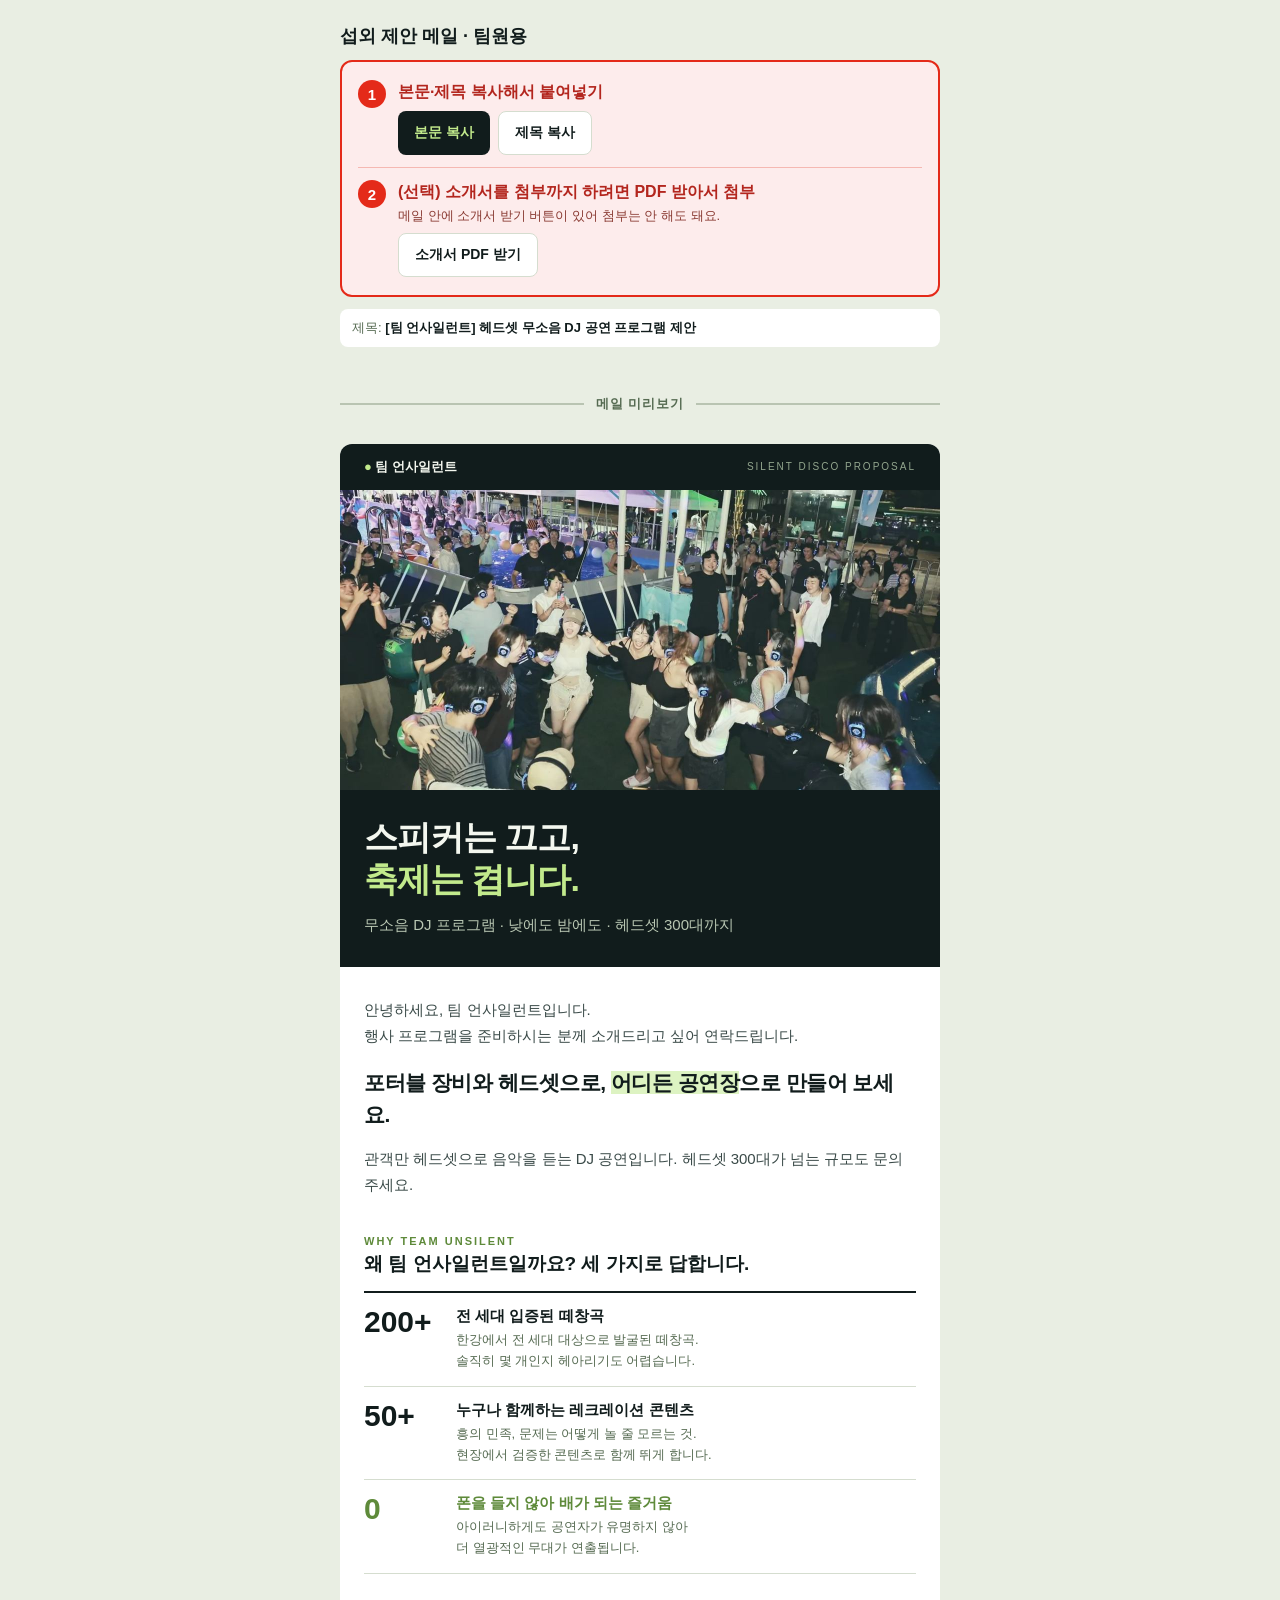
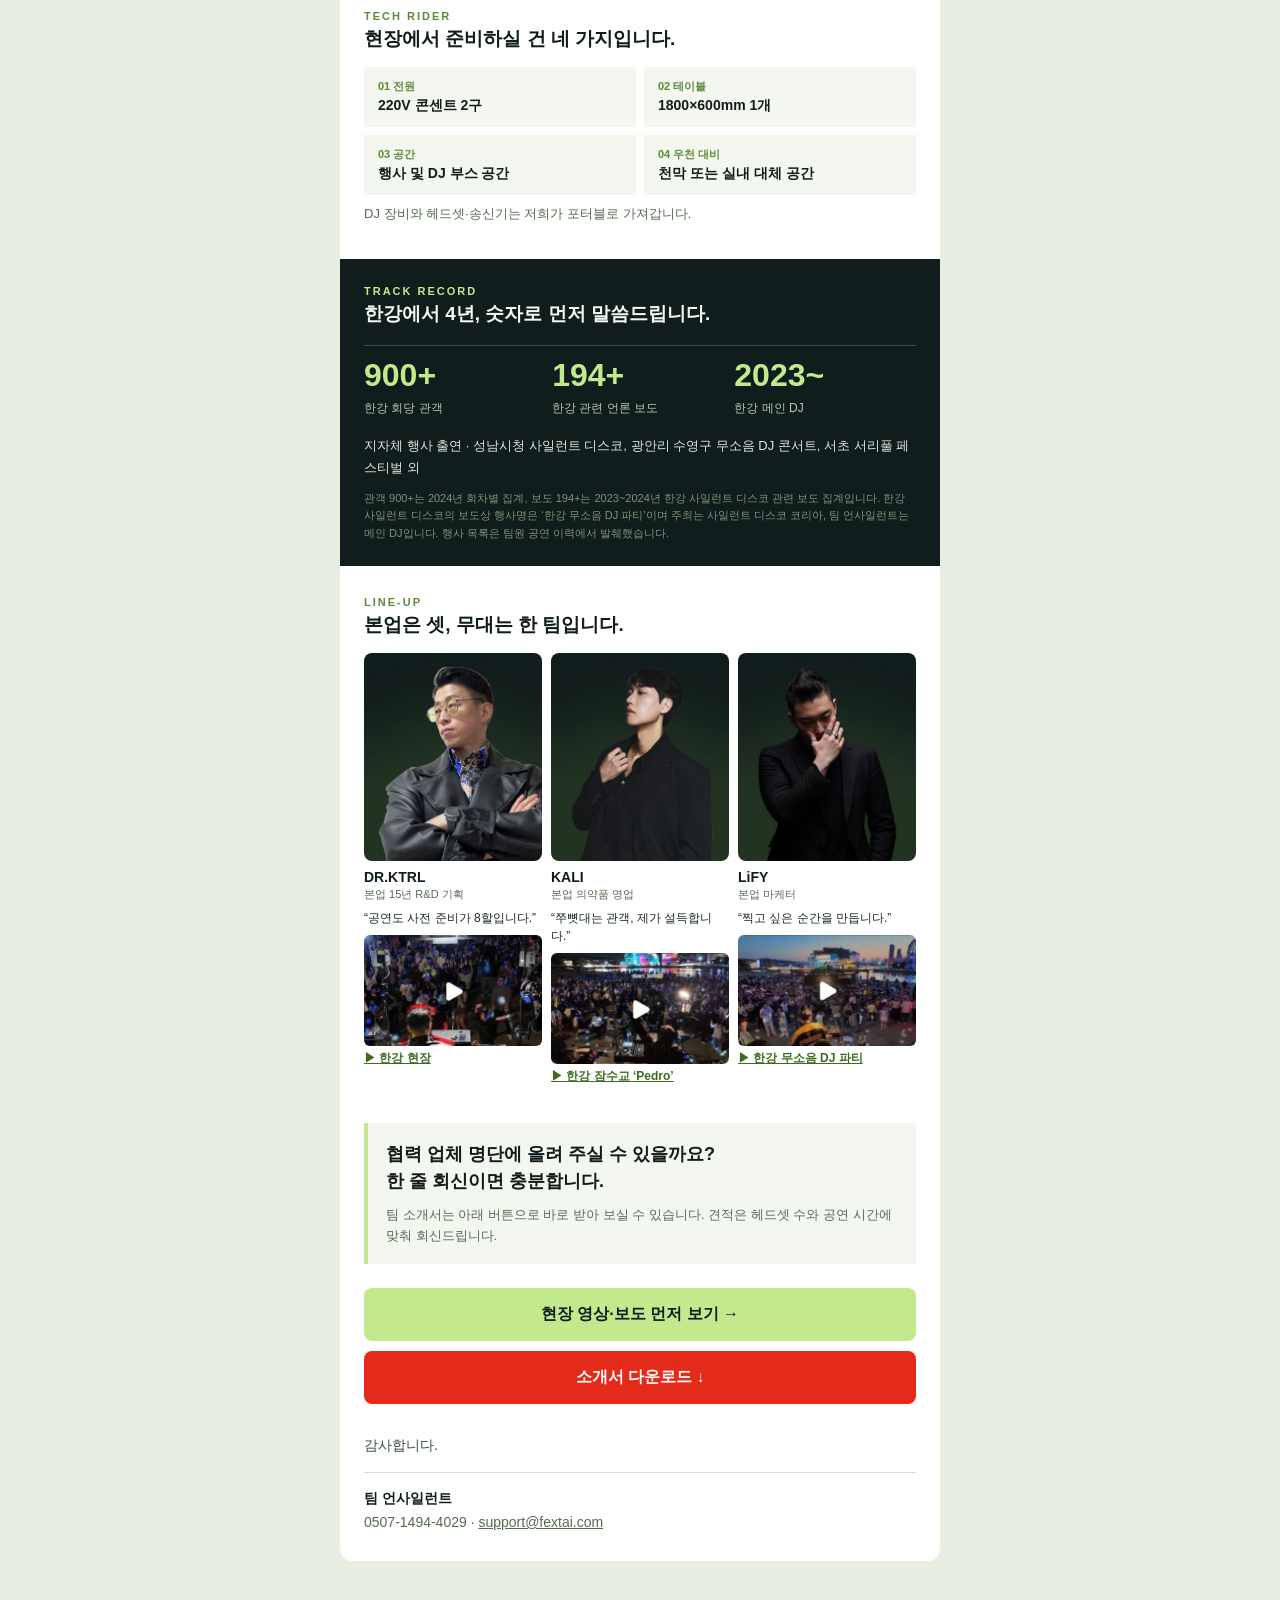
==== mail/agency/index.html @ bf9b3139 "메일 복사 페이지: 본문에 소개서 다운로드 버튼(붉은색) 추가, 첨부는 선택으로 Co-Authored-By: Claude Opus 5.5 <noreply@anthropic.com>" ====
<!doctype html>
<html lang="ko">
<head>
<meta charset="utf-8">
<meta name="viewport" content="width=device-width,initial-scale=1">
<meta name="robots" content="noindex,nofollow">
<title>섭외 제안 메일 · 팀원용</title>
<style>
  :root{--night:#111C1C;--ink:#1A2828;--lime:#C2EA8C;--paper:#F4F7EF;--sub:#566B52;--line:#D5DDCF;--note:#FFF8D6;--noteb:#E0B400}
  body{margin:0;background:#E9EEE3;font-family:'Apple SD Gothic Neo','Malgun Gothic',sans-serif;color:var(--ink)}
  .guide{max-width:600px;margin:0 auto;padding:24px 16px 8px}
  .ttl{margin:0 0 12px;font-size:18px;color:var(--night)}
  .steps{background:#FDECEC;border:2px solid #E42A19;border-radius:12px;padding:6px 16px}
  .step{display:flex;gap:12px;align-items:flex-start;padding:12px 0;font-size:16px;color:#B3261E}
  .step+.step{border-top:1px solid #F5B8B2}
  .step b{display:block;margin:2px 0 8px}
  .hint{display:block;margin:-4px 0 8px;font-size:13px;color:#8A3B33}
  .num{flex:none;width:28px;height:28px;border-radius:50%;background:#E42A19;color:#fff;font-weight:800;display:flex;align-items:center;justify-content:center;font-size:15px}
  .row{display:flex;flex-wrap:wrap;gap:8px}
  button,.btn{appearance:none;border:0;border-radius:8px;padding:12px 16px;font:inherit;font-size:14px;font-weight:800;cursor:pointer;text-decoration:none;display:inline-block}
  .primary{background:var(--night);color:var(--lime)}
  .ghost{background:#fff;color:var(--night);border:1px solid var(--line)}
  .toast{margin:10px 0 0;font-size:13px;font-weight:700;color:#3D6B1F;min-height:1.2em}
  .subject{margin:12px 0 0;padding:10px 12px;background:#fff;border-radius:8px;font-size:13px;color:var(--sub)}
  .subject b{color:var(--night)}
  .divider{max-width:600px;margin:22px auto 4px;padding:0 16px;position:relative;text-align:center}
  .divider hr{border:0;border-top:2px solid #B9C4B2;margin:0}
  .divider span{position:relative;top:-11px;background:#E9EEE3;padding:0 12px;font-size:13px;font-weight:800;letter-spacing:1px;color:var(--sub)}
  .mailwrap{padding:0 10px 40px}
</style>
</head>
<body>
<div class="guide">
  <h1 class="ttl">섭외 제안 메일 · 팀원용</h1>
  <div class="steps">
    <div class="step"><span class="num">1</span><div><b>본문·제목 복사해서 붙여넣기</b>
      <div class="row"><button class="primary" id="copyBody">본문 복사</button><button class="ghost" id="copySubj">제목 복사</button></div></div></div>
    <div class="step"><span class="num">2</span><div><b>(선택) 소개서를 첨부까지 하려면 PDF 받아서 첨부</b><span class="hint">메일 안에 소개서 받기 버튼이 있어 첨부는 안 해도 돼요.</span>
      <div class="row"><a class="btn ghost" href="team-unsilent-intro.pdf" download="팀 언사일런트 소개서.pdf">소개서 PDF 받기</a></div></div></div>
  </div>
  <div class="subject">제목: <b id="subj">[팀 언사일런트] 헤드셋 무소음 DJ 공연 프로그램 제안</b></div>
  <div class="toast" id="toast" role="status"></div>
</div>
<div class="divider"><hr><span>메일 미리보기</span></div>
<div class="mailwrap">
<table id="mail" bgcolor="#E9EEE3" role="presentation" width="100%" cellpadding="0" cellspacing="0" border="0" style="background-color:#E9EEE3;">
<tr><td style="padding:16px 0;">
<table bgcolor="#FFFFFF" width="600" align="center" role="presentation" cellpadding="0" cellspacing="0" border="0" style="width:100%;max-width:600px;background-color:#FFFFFF;border-radius:12px;overflow:hidden;font-family:'Apple SD Gothic Neo','Malgun Gothic','맑은 고딕',sans-serif;color:#1A2828;text-align:left;">

<tr><td bgcolor="#111C1C" style="padding:14px 24px;background-color:#111C1C;">
  <table bgcolor="#111C1C" role="presentation" width="100%" cellpadding="0" cellspacing="0" border="0" style="background-color:#111C1C;"><tr>
    <td bgcolor="#111C1C" style="background-color:#111C1C;font-size:13px;font-weight:bold;color:#F4F7EF;"><span style="color:#C2EA8C;">●</span> 팀 언사일런트</td>
    <td bgcolor="#111C1C" align="right" style="background-color:#111C1C;font-size:10px;letter-spacing:2px;color:#93A68E;">SILENT DISCO PROPOSAL</td>
  </tr></table>
</td></tr>

<tr><td bgcolor="#111C1C" style="padding:0;background-color:#111C1C;">
  <img src="https://southiota.github.io/teamunsilent/mail/agency/img/hero.jpg" width="600" height="300" alt="헤드셋을 쓰고 춤추는 관객들" style="display:block;width:100%;max-width:600px;height:auto;border:0;">
</td></tr>
<tr><td bgcolor="#111C1C" style="padding:26px 24px 30px;background-color:#111C1C;">
  <p style="margin:0;font-size:34px;line-height:1.25;font-weight:800;letter-spacing:-1px;color:#F4F7EF;">스피커는 끄고,<br><span style="color:#C2EA8C;">축제는 켭니다.</span></p>
  <p style="margin:12px 0 0;font-size:15px;line-height:1.6;color:#B9C7B3;">무소음 DJ 프로그램 · 낮에도 밤에도 · 헤드셋 300대까지</p>
</td></tr>

<tr><td style="padding:30px 24px 6px;font-size:15px;line-height:1.75;">
  <p style="margin:0 0 18px;color:#3A4A48;">안녕하세요, 팀 언사일런트입니다.<br>
  행사 프로그램을 준비하시는 분께 소개드리고 싶어 연락드립니다.</p>
  <p style="margin:0 0 16px;font-size:21px;line-height:1.5;font-weight:800;letter-spacing:-0.5px;color:#111C1C;">포터블 장비와 헤드셋으로, <span style="background-color:#DDF3C2;">어디든 공연장</span>으로 만들어 보세요.</p>
  <p style="margin:0;color:#3A4A48;">관객만 헤드셋으로 음악을 듣는 DJ 공연입니다. 헤드셋 300대가 넘는 규모도 문의 주세요.</p>
</td></tr>

<tr><td style="padding:30px 24px 6px;">
  <p style="margin:0 0 4px;font-size:11px;letter-spacing:2px;color:#5E8A3A;font-weight:bold;">WHY TEAM UNSILENT</p>
  <p style="margin:0 0 14px;font-size:19px;line-height:1.4;font-weight:800;color:#111C1C;">왜 팀 언사일런트일까요? 세 가지로 답합니다.</p>
  <table role="presentation" width="100%" cellpadding="0" cellspacing="0" border="0">
  <tr><td style="padding:14px 0;border-top:2px solid #111C1C;">
    <table role="presentation" width="100%" cellpadding="0" cellspacing="0" border="0"><tr>
      <td width="92" valign="top" style="font-size:30px;line-height:1;font-weight:800;color:#111C1C;">200+</td>
      <td valign="top">
        <p style="margin:0;font-size:15px;font-weight:800;color:#111C1C;">전 세대 입증된 떼창곡</p>
        <p style="margin:4px 0 0;font-size:13px;line-height:1.6;color:#566B52;">한강에서 전 세대 대상으로 발굴된 떼창곡.<br>솔직히 몇 개인지 헤아리기도 어렵습니다.</p>
      </td>
    </tr></table>
  </td></tr>
  <tr><td style="padding:14px 0;border-top:1px solid #D5DDCF;">
    <table role="presentation" width="100%" cellpadding="0" cellspacing="0" border="0"><tr>
      <td width="92" valign="top" style="font-size:30px;line-height:1;font-weight:800;color:#111C1C;">50+</td>
      <td valign="top">
        <p style="margin:0;font-size:15px;font-weight:800;color:#111C1C;">누구나 함께하는 레크레이션 콘텐츠</p>
        <p style="margin:4px 0 0;font-size:13px;line-height:1.6;color:#566B52;">흥의 민족, 문제는 어떻게 놀 줄 모르는 것.<br>현장에서 검증한 콘텐츠로 함께 뛰게 합니다.</p>
      </td>
    </tr></table>
  </td></tr>
  <tr><td style="padding:14px 0;border-top:1px solid #D5DDCF;border-bottom:1px solid #D5DDCF;">
    <table role="presentation" width="100%" cellpadding="0" cellspacing="0" border="0"><tr>
      <td width="92" valign="top" style="font-size:30px;line-height:1;font-weight:800;color:#5E8A3A;">0</td>
      <td valign="top">
        <p style="margin:0;font-size:15px;font-weight:800;color:#5E8A3A;">폰을 들지 않아 배가 되는 즐거움</p>
        <p style="margin:4px 0 0;font-size:13px;line-height:1.6;color:#566B52;">아이러니하게도 공연자가 유명하지 않아<br>더 열광적인 무대가 연출됩니다.</p>
      </td>
    </tr></table>
  </td></tr>
  </table>
</td></tr>

<tr><td style="padding:30px 24px 6px;">
  <p style="margin:0 0 4px;font-size:11px;letter-spacing:2px;color:#5E8A3A;font-weight:bold;">TECH RIDER</p>
  <p style="margin:0 0 14px;font-size:19px;line-height:1.4;font-weight:800;color:#111C1C;">현장에서 준비하실 건 네 가지입니다.</p>
  <table role="presentation" width="100%" cellpadding="0" cellspacing="0" border="0">
  <tr>
    <td width="50%" valign="top" style="padding:0 4px 8px 0;">
      <table bgcolor="#F4F7EF" role="presentation" width="100%" cellpadding="0" cellspacing="0" border="0" style="background-color:#F4F7EF;border-radius:8px;"><tr><td bgcolor="#F4F7EF" style="background-color:#F4F7EF;padding:12px 14px;">
        <p style="margin:0;font-size:11px;font-weight:bold;color:#5E8A3A;">01 전원</p>
        <p style="margin:3px 0 0;font-size:14px;font-weight:bold;color:#111C1C;">220V 콘센트 2구</p>
      </td></tr></table>
    </td>
    <td width="50%" valign="top" style="padding:0 0 8px 4px;">
      <table bgcolor="#F4F7EF" role="presentation" width="100%" cellpadding="0" cellspacing="0" border="0" style="background-color:#F4F7EF;border-radius:8px;"><tr><td bgcolor="#F4F7EF" style="background-color:#F4F7EF;padding:12px 14px;">
        <p style="margin:0;font-size:11px;font-weight:bold;color:#5E8A3A;">02 테이블</p>
        <p style="margin:3px 0 0;font-size:14px;font-weight:bold;color:#111C1C;">1800×600mm 1개</p>
      </td></tr></table>
    </td>
  </tr>
  <tr>
    <td width="50%" valign="top" style="padding:0 4px 0 0;">
      <table bgcolor="#F4F7EF" role="presentation" width="100%" cellpadding="0" cellspacing="0" border="0" style="background-color:#F4F7EF;border-radius:8px;"><tr><td bgcolor="#F4F7EF" style="background-color:#F4F7EF;padding:12px 14px;">
        <p style="margin:0;font-size:11px;font-weight:bold;color:#5E8A3A;">03 공간</p>
        <p style="margin:3px 0 0;font-size:14px;font-weight:bold;color:#111C1C;">행사 및 DJ 부스 공간</p>
      </td></tr></table>
    </td>
    <td width="50%" valign="top" style="padding:0 0 0 4px;">
      <table bgcolor="#F4F7EF" role="presentation" width="100%" cellpadding="0" cellspacing="0" border="0" style="background-color:#F4F7EF;border-radius:8px;"><tr><td bgcolor="#F4F7EF" style="background-color:#F4F7EF;padding:12px 14px;">
        <p style="margin:0;font-size:11px;font-weight:bold;color:#5E8A3A;">04 우천 대비</p>
        <p style="margin:3px 0 0;font-size:14px;font-weight:bold;color:#111C1C;">천막 또는 실내 대체 공간</p>
      </td></tr></table>
    </td>
  </tr>
  </table>
  <p style="margin:10px 0 0;font-size:13px;color:#566B52;">DJ 장비와 헤드셋·송신기는 저희가 포터블로 가져갑니다.</p>
</td></tr>

<tr><td style="padding:30px 0 0;font-size:0;line-height:0;">&nbsp;</td></tr>
<tr><td bgcolor="#111C1C" style="padding:26px 24px 24px;background-color:#111C1C;">
    <p style="margin:0 0 4px;font-size:11px;letter-spacing:2px;color:#C2EA8C;font-weight:bold;">TRACK RECORD</p>
    <p style="margin:0 0 18px;font-size:19px;line-height:1.4;font-weight:800;color:#F4F7EF;">한강에서 4년, 숫자로 먼저 말씀드립니다.</p>
    <table bgcolor="#111C1C" role="presentation" width="100%" cellpadding="0" cellspacing="0" border="0" style="background-color:#111C1C;"><tr>
      <td bgcolor="#111C1C" width="33%" valign="top" style="background-color:#111C1C;padding:12px 6px 0 0;border-top:1px solid #3A4D4B;">
        <p style="margin:0;font-size:32px;line-height:1.1;font-weight:800;color:#C2EA8C;">900+</p>
        <p style="margin:6px 0 0;font-size:12px;line-height:1.5;color:#B9C7B3;">한강 회당 관객</p>
      </td>
      <td bgcolor="#111C1C" width="33%" valign="top" style="background-color:#111C1C;padding:12px 6px 0;border-top:1px solid #3A4D4B;">
        <p style="margin:0;font-size:32px;line-height:1.1;font-weight:800;color:#C2EA8C;">194+</p>
        <p style="margin:6px 0 0;font-size:12px;line-height:1.5;color:#B9C7B3;">한강 관련 언론 보도</p>
      </td>
      <td bgcolor="#111C1C" width="34%" valign="top" style="background-color:#111C1C;padding:12px 0 0 6px;border-top:1px solid #3A4D4B;">
        <p style="margin:0;font-size:32px;line-height:1.1;font-weight:800;color:#C2EA8C;">2023~</p>
        <p style="margin:6px 0 0;font-size:12px;line-height:1.5;color:#B9C7B3;">한강 메인 DJ</p>
      </td>
    </tr></table>
    <p style="margin:18px 0 0;font-size:13px;line-height:1.7;color:#E1E8DC;">지자체 행사 출연 · 성남시청 사일런트 디스코, 광안리 수영구 무소음 DJ 콘서트, 서초 서리풀 페스티벌 외</p>
    <p style="margin:10px 0 0;font-size:11px;line-height:1.6;color:#7F927B;">관객 900+는 2024년 회차별 집계, 보도 194+는 2023~2024년 한강 사일런트 디스코 관련 보도 집계입니다. 한강 사일런트 디스코의 보도상 행사명은 ‘한강 무소음 DJ 파티’이며 주최는 사일런트 디스코 코리아, 팀 언사일런트는 메인 DJ입니다. 행사 목록은 팀원 공연 이력에서 발췌했습니다.</p>
</td></tr>

<tr><td style="padding:30px 24px 6px;">
  <p style="margin:0 0 4px;font-size:11px;letter-spacing:2px;color:#5E8A3A;font-weight:bold;">LINE-UP</p>
  <p style="margin:0 0 14px;font-size:19px;line-height:1.4;font-weight:800;color:#111C1C;">본업은 셋, 무대는 한 팀입니다.</p>
  <table role="presentation" width="100%" cellpadding="0" cellspacing="0" border="0"><tr>
    <td width="33.33%" valign="top" style="width:33.33%;padding:0 6px 0 0;">
      <a href="https://www.instagram.com/dr.ktrl/reel/DfOYnf9Mbeo/"><img src="https://southiota.github.io/teamunsilent/mail/agency/img/dj_ktrl.jpg" width="176" height="205" alt="DR.KTRL" style="display:block;width:100%;height:auto;border:0;border-radius:8px;"></a>
      <p style="margin:8px 0 0;font-size:14px;font-weight:800;color:#111C1C;">DR.KTRL</p>
      <p style="margin:2px 0 0;font-size:11px;line-height:1.45;color:#566B52;">본업 15년 R&D 기획</p>
      <p style="margin:6px 0 0;font-size:12px;line-height:1.5;color:#1A2828;">“공연도 사전 준비가 8할입니다.”</p>
      <a href="https://www.instagram.com/dr.ktrl/reel/DfOYnf9Mbeo/"><img src="https://southiota.github.io/teamunsilent/mail/agency/img/vid_ktrl.jpg" width="176" height="110" alt="KTRL 현장 영상" style="display:block;width:100%;height:auto;border:0;border-radius:6px;margin:8px 0 0;"></a>
      <p style="margin:4px 0 0;font-size:12px;"><a href="https://www.instagram.com/dr.ktrl/reel/DfOYnf9Mbeo/" style="color:#3D6B1F;font-weight:bold;">▶ 한강 현장</a></p>
    </td>
    <td width="33.33%" valign="top" style="width:33.33%;padding:0 3px;">
      <a href="https://www.instagram.com/djkali92/reel/Db2KoR7JHmD/"><img src="https://southiota.github.io/teamunsilent/mail/agency/img/dj_kali.jpg" width="176" height="205" alt="KALI" style="display:block;width:100%;height:auto;border:0;border-radius:8px;"></a>
      <p style="margin:8px 0 0;font-size:14px;font-weight:800;color:#111C1C;">KALI</p>
      <p style="margin:2px 0 0;font-size:11px;line-height:1.45;color:#566B52;">본업 의약품 영업</p>
      <p style="margin:6px 0 0;font-size:12px;line-height:1.5;color:#1A2828;">“쭈뼛대는 관객, 제가 설득합니다.”</p>
      <a href="https://www.instagram.com/djkali92/reel/Db2KoR7JHmD/"><img src="https://southiota.github.io/teamunsilent/mail/agency/img/vid_kali.jpg" width="176" height="110" alt="KALI 현장 영상" style="display:block;width:100%;height:auto;border:0;border-radius:6px;margin:8px 0 0;"></a>
      <p style="margin:4px 0 0;font-size:12px;"><a href="https://www.instagram.com/djkali92/reel/Db2KoR7JHmD/" style="color:#3D6B1F;font-weight:bold;">▶ 한강 잠수교 ‘Pedro’</a></p>
    </td>
    <td width="33.33%" valign="top" style="width:33.33%;padding:0 0 0 6px;">
      <a href="https://www.instagram.com/dj_lify/reel/DJ4lmLKy95I/"><img src="https://southiota.github.io/teamunsilent/mail/agency/img/dj_lify.jpg" width="176" height="205" alt="LiFY" style="display:block;width:100%;height:auto;border:0;border-radius:8px;"></a>
      <p style="margin:8px 0 0;font-size:14px;font-weight:800;color:#111C1C;">LiFY</p>
      <p style="margin:2px 0 0;font-size:11px;line-height:1.45;color:#566B52;">본업 마케터</p>
      <p style="margin:6px 0 0;font-size:12px;line-height:1.5;color:#1A2828;">“찍고 싶은 순간을 만듭니다.”</p>
      <a href="https://www.instagram.com/dj_lify/reel/DJ4lmLKy95I/"><img src="https://southiota.github.io/teamunsilent/mail/agency/img/vid_lify.jpg" width="176" height="110" alt="LIFY 현장 영상" style="display:block;width:100%;height:auto;border:0;border-radius:6px;margin:8px 0 0;"></a>
      <p style="margin:4px 0 0;font-size:12px;"><a href="https://www.instagram.com/dj_lify/reel/DJ4lmLKy95I/" style="color:#3D6B1F;font-weight:bold;">▶ 한강 무소음 DJ 파티</a></p>
    </td>
  </tr></table>
</td></tr>

<tr><td style="padding:32px 24px 8px;">
  <table bgcolor="#F4F7EF" role="presentation" width="100%" cellpadding="0" cellspacing="0" border="0" style="background-color:#F4F7EF;border-left:4px solid #C2EA8C;border-radius:0 8px 8px 0;"><tr><td bgcolor="#F4F7EF" style="background-color:#F4F7EF;padding:18px 18px;">
    <p style="margin:0;font-size:18px;line-height:1.5;font-weight:800;color:#111C1C;">협력 업체 명단에 올려 주실 수 있을까요?<br>한 줄 회신이면 충분합니다.</p>
    <p style="margin:10px 0 0;font-size:13px;line-height:1.6;color:#566B52;">팀 소개서는 아래 버튼으로 바로 받아 보실 수 있습니다. 견적은 헤드셋 수와 공연 시간에 맞춰 회신드립니다.</p>
  </td></tr></table>
</td></tr>
<tr><td style="padding:16px 24px 0;">
  <table role="presentation" width="100%" cellpadding="0" cellspacing="0" border="0"><tr>
  <td bgcolor="#C2EA8C" align="center" style="background-color:#C2EA8C;border-radius:8px;">
    <a href="https://southiota.github.io/teamunsilent/" style="display:block;padding:16px 20px;font-size:16px;font-weight:800;color:#111C1C;text-decoration:none;">현장 영상·보도 먼저 보기 →</a>
  </td></tr></table>
</td></tr>
<tr><td style="padding:10px 24px 8px;">
  <table role="presentation" width="100%" cellpadding="0" cellspacing="0" border="0"><tr>
  <td bgcolor="#E42A19" align="center" style="background-color:#E42A19;border-radius:8px;">
    <a href="https://southiota.github.io/teamunsilent/mail/agency/team-unsilent-intro.pdf" style="display:block;padding:16px 20px;font-size:16px;font-weight:800;color:#FFFFFF;text-decoration:none;">소개서 다운로드 ↓</a>
  </td></tr></table>
</td></tr>

<tr><td style="padding:22px 24px 26px;font-size:14px;line-height:1.7;">
  <p style="margin:0 0 14px;color:#3A4A48;">감사합니다.</p>
  <p style="margin:0;padding-top:14px;border-top:1px solid #D5DDCF;"><b style="color:#111C1C;">팀 언사일런트</b><br>
  <span style="color:#566B52;">0507-1494-4029 · <a href="mailto:support@fextai.com" style="color:#566B52;">support@fextai.com</a></span></p>
</td></tr>

</table>
</td></tr>
</table>
</div>
<script>
  const toast = (m) => { const t = document.getElementById('toast'); t.textContent = m; };
  function selectCopy(el){
    const r = document.createRange(); r.selectNode(el);
    const s = window.getSelection(); s.removeAllRanges(); s.addRange(r);
    let ok = false; try { ok = document.execCommand('copy'); } catch(e) {}
    s.removeAllRanges(); return ok;
  }
  document.getElementById('copyBody').addEventListener('click', async () => {
    const el = document.getElementById('mail');
    try {
      await navigator.clipboard.write([new ClipboardItem({
        'text/html': new Blob([el.outerHTML], {type: 'text/html'}),
        'text/plain': new Blob([el.innerText], {type: 'text/plain'})
      })]);
      toast('본문을 복사했어요. 새 메일 본문에 붙여 넣으세요.');
    } catch (e) {
      toast(selectCopy(el) ? '본문을 복사했어요. 새 메일 본문에 붙여 넣으세요.' : '복사가 안 되면 메일 부분을 드래그해서 복사해 주세요.');
    }
  });
  document.getElementById('copySubj').addEventListener('click', async () => {
    const t = document.getElementById('subj').textContent;
    try { await navigator.clipboard.writeText(t); toast('제목을 복사했어요.'); }
    catch (e) { toast(selectCopy(document.getElementById('subj')) ? '제목을 복사했어요.' : '제목을 드래그해서 복사해 주세요.'); }
  });
</script>
</body>
</html>
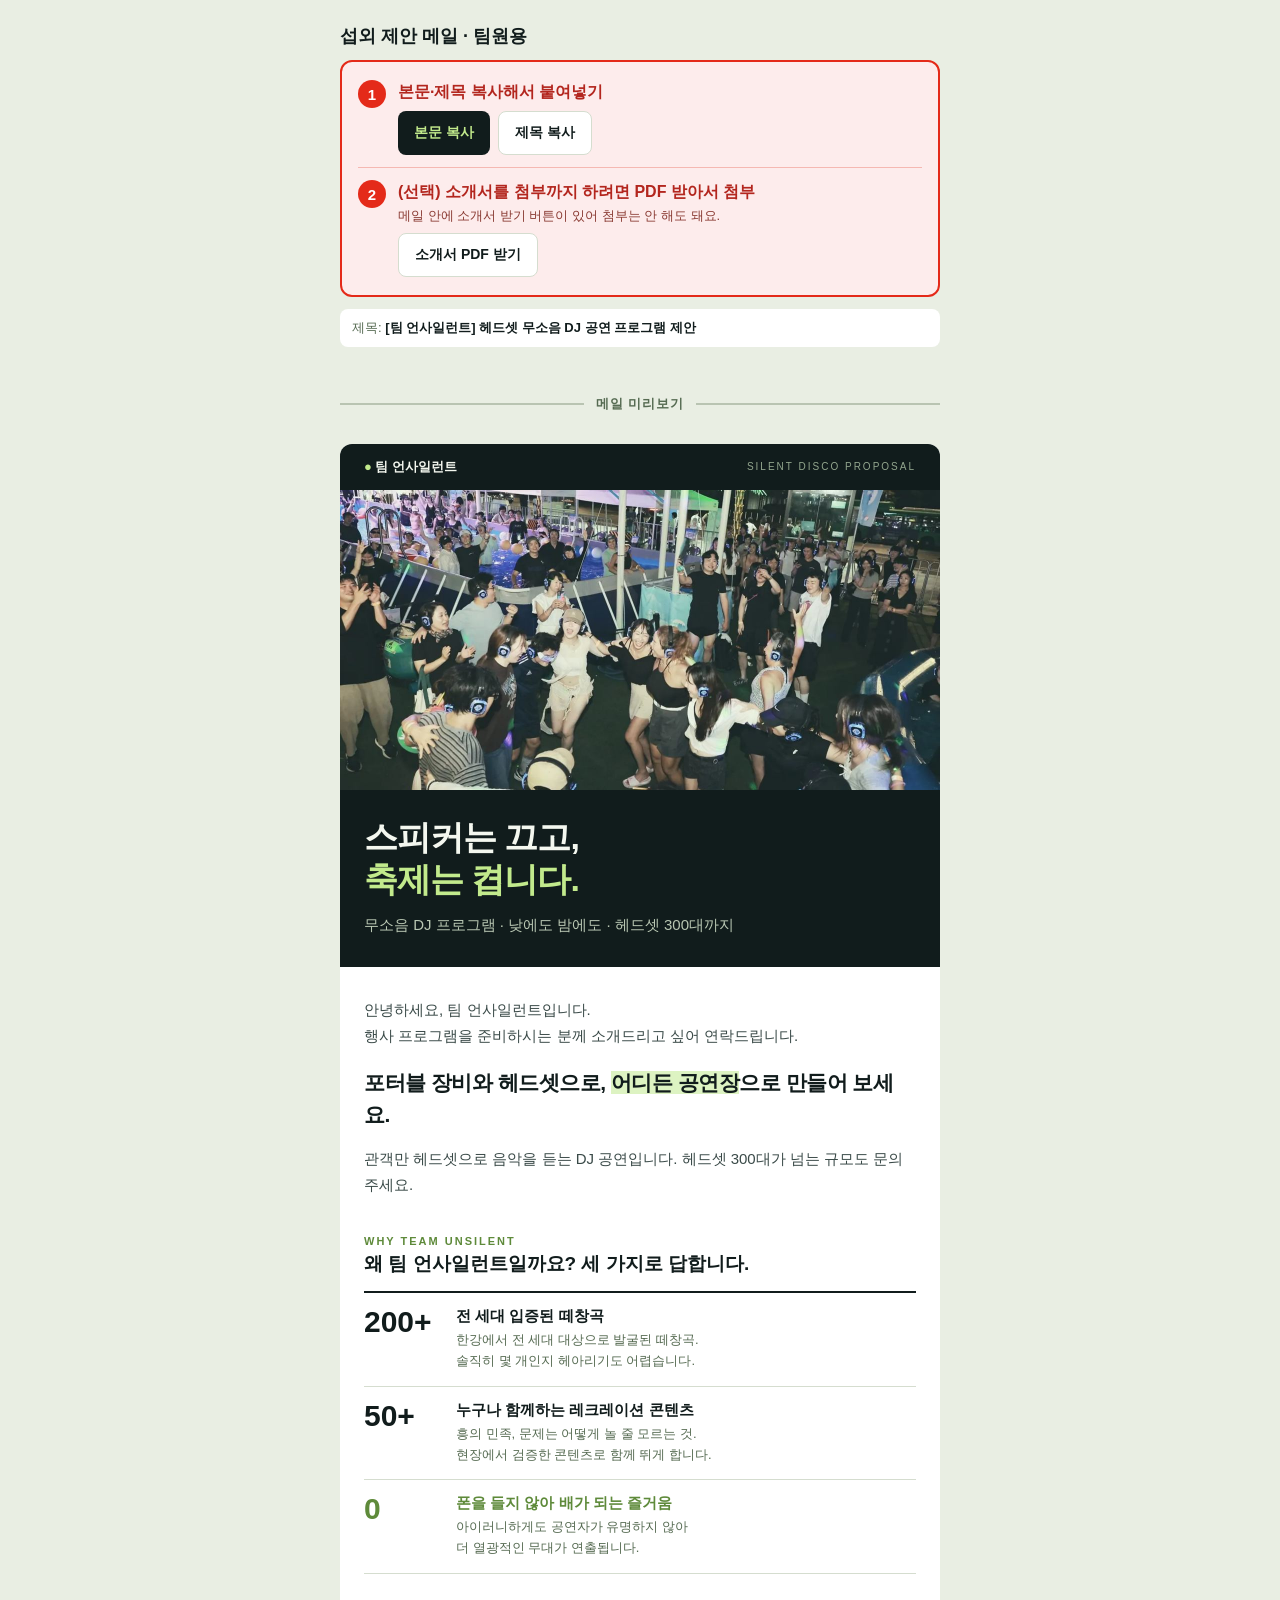
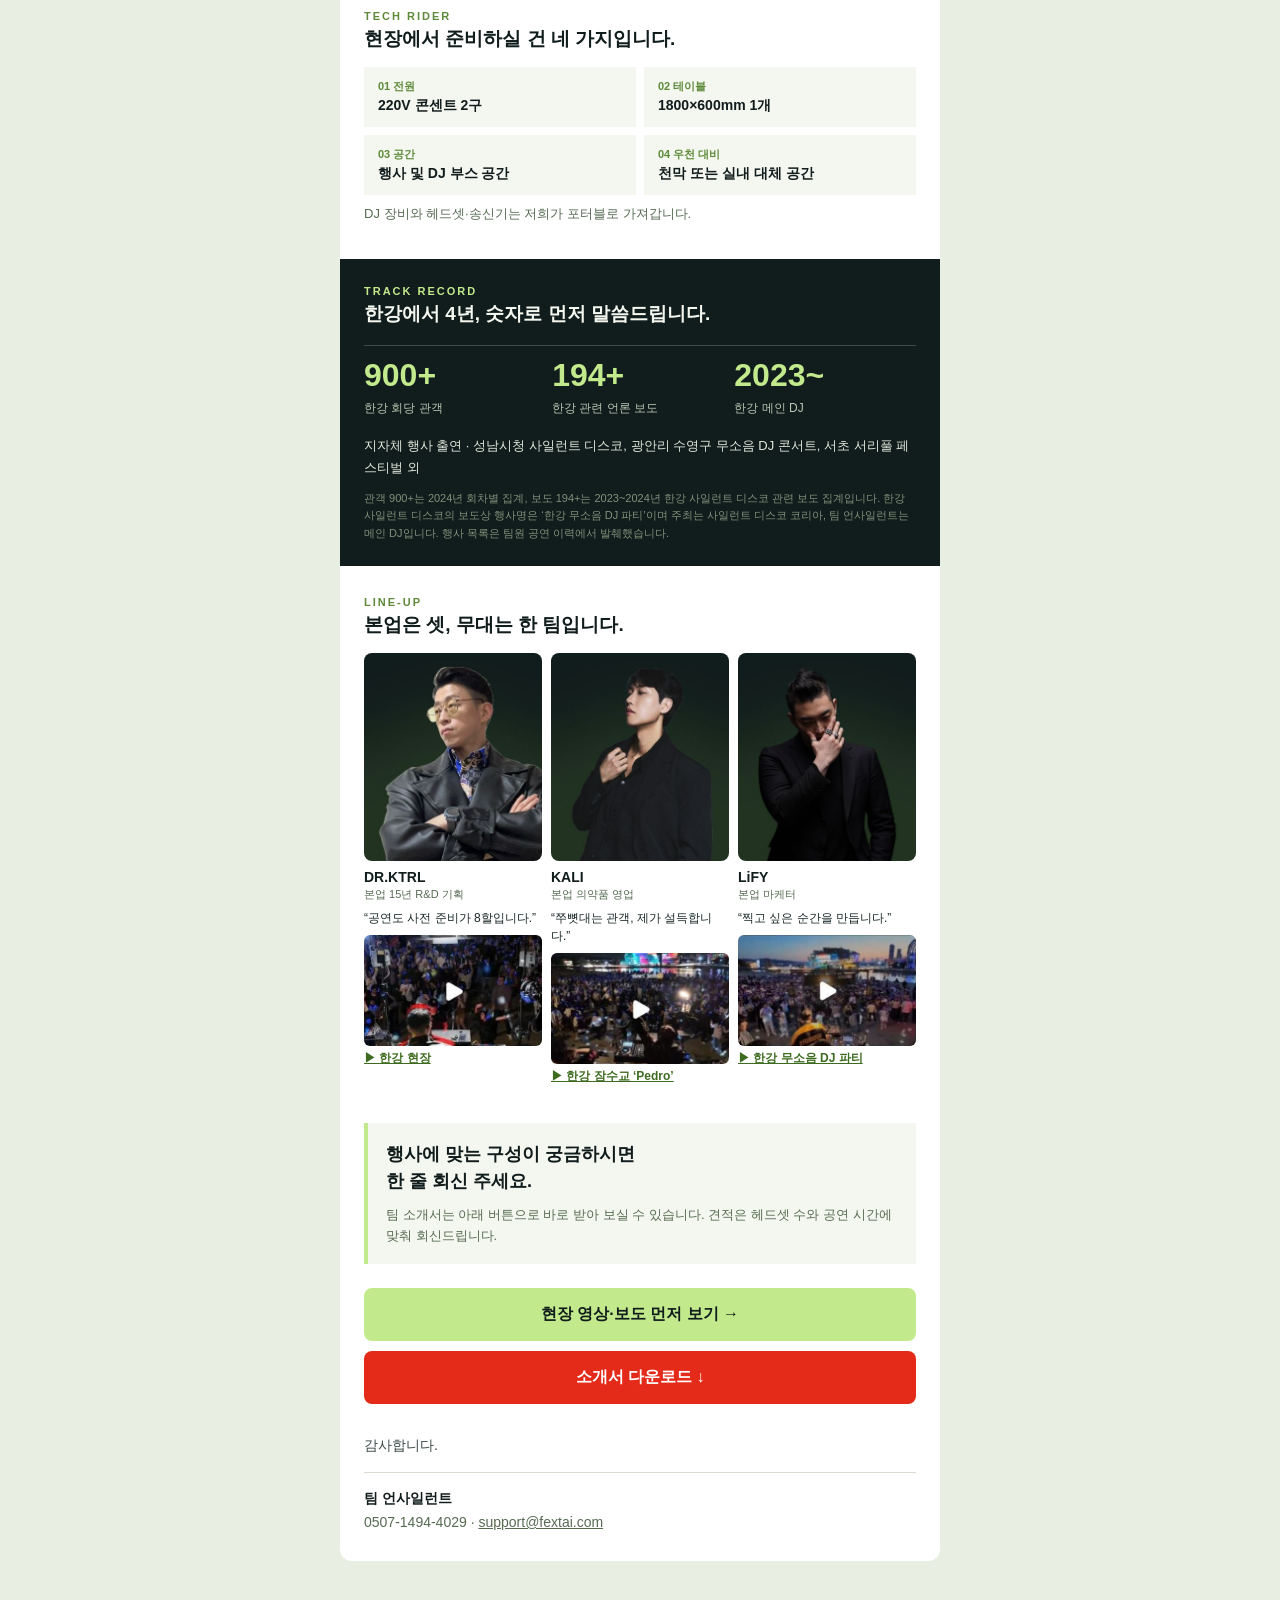
==== commit a792cf6c: "메일 복사 페이지: 마무리 요청 문구 범용화 Co-Authored-By: Claude Opus 5.5 <noreply@anthropic.com>" ====
--- a/mail/agency/index.html
+++ b/mail/agency/index.html
@@ -194,7 +194,7 @@
 
 <tr><td style="padding:32px 24px 8px;">
   <table bgcolor="#F4F7EF" role="presentation" width="100%" cellpadding="0" cellspacing="0" border="0" style="background-color:#F4F7EF;border-left:4px solid #C2EA8C;border-radius:0 8px 8px 0;"><tr><td bgcolor="#F4F7EF" style="background-color:#F4F7EF;padding:18px 18px;">
-    <p style="margin:0;font-size:18px;line-height:1.5;font-weight:800;color:#111C1C;">협력 업체 명단에 올려 주실 수 있을까요?<br>한 줄 회신이면 충분합니다.</p>
+    <p style="margin:0;font-size:18px;line-height:1.5;font-weight:800;color:#111C1C;">행사에 맞는 구성이 궁금하시면<br>한 줄 회신 주세요.</p>
     <p style="margin:10px 0 0;font-size:13px;line-height:1.6;color:#566B52;">팀 소개서는 아래 버튼으로 바로 받아 보실 수 있습니다. 견적은 헤드셋 수와 공연 시간에 맞춰 회신드립니다.</p>
   </td></tr></table>
 </td></tr>
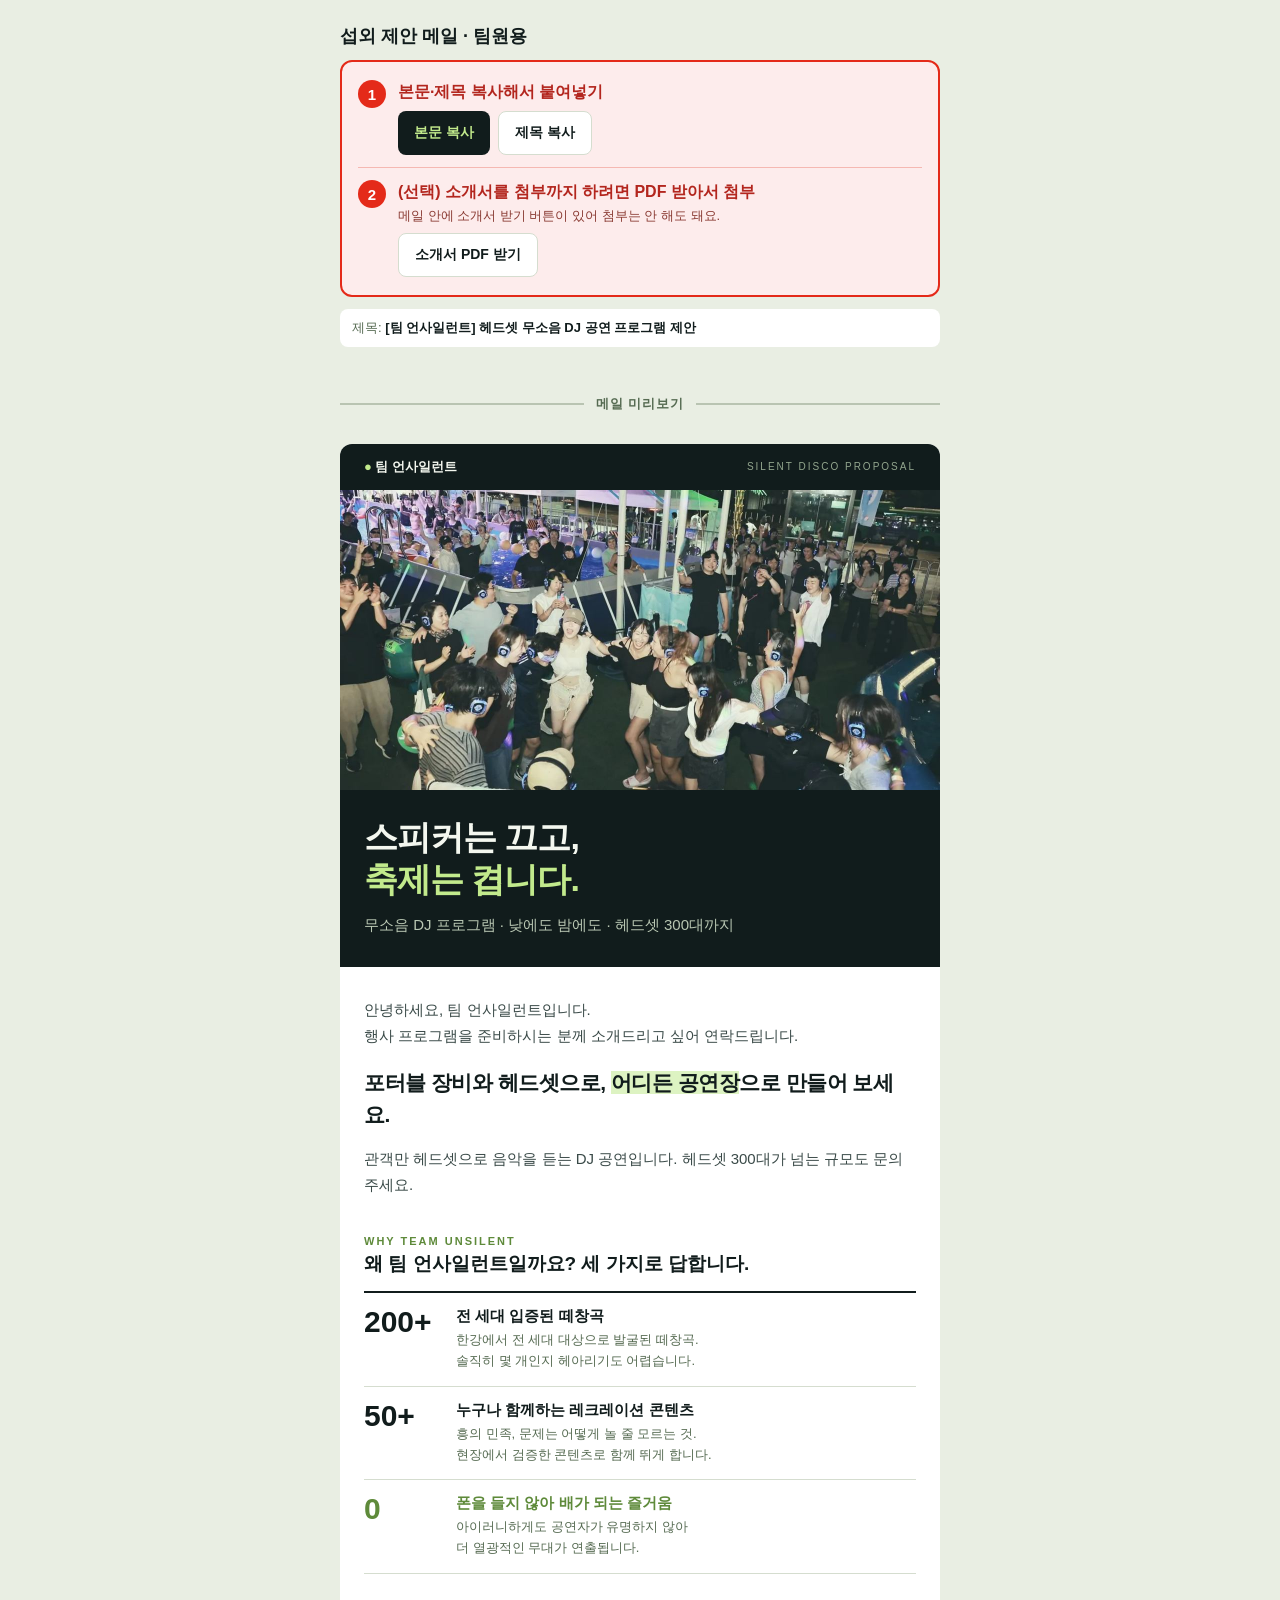
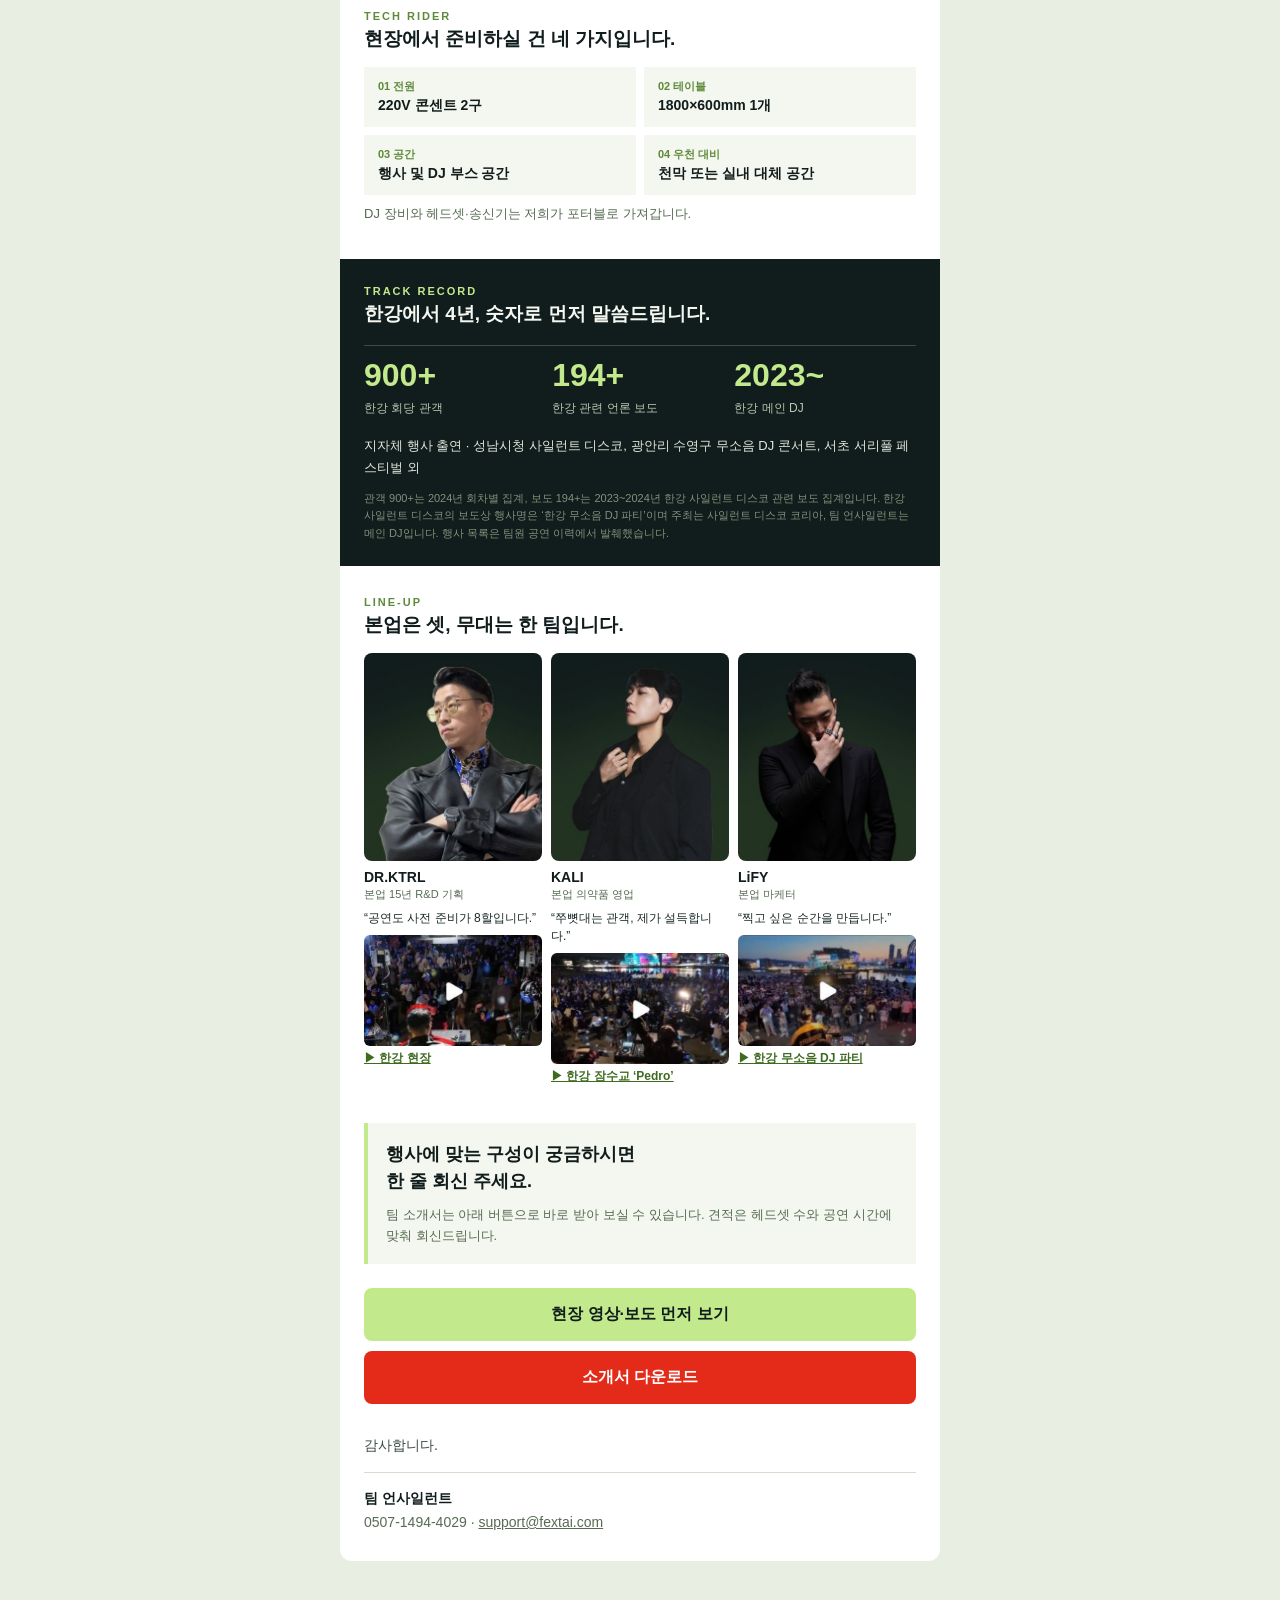
==== commit e93a1719: "메일 복사 페이지: 버튼 화살표 제거 Co-Authored-By: Claude Opus 5.5 <noreply@anthropic.com>" ====
--- a/mail/agency/index.html
+++ b/mail/agency/index.html
@@ -201,13 +201,13 @@
 <tr><td style="padding:16px 24px 0;">
   <table role="presentation" width="100%" cellpadding="0" cellspacing="0" border="0"><tr>
   <td bgcolor="#C2EA8C" align="center" style="background-color:#C2EA8C;border-radius:8px;">
-    <a href="https://southiota.github.io/teamunsilent/" style="display:block;padding:16px 20px;font-size:16px;font-weight:800;color:#111C1C;text-decoration:none;">현장 영상·보도 먼저 보기 →</a>
+    <a href="https://southiota.github.io/teamunsilent/" style="display:block;padding:16px 20px;font-size:16px;font-weight:800;color:#111C1C;text-decoration:none;">현장 영상·보도 먼저 보기</a>
   </td></tr></table>
 </td></tr>
 <tr><td style="padding:10px 24px 8px;">
   <table role="presentation" width="100%" cellpadding="0" cellspacing="0" border="0"><tr>
   <td bgcolor="#E42A19" align="center" style="background-color:#E42A19;border-radius:8px;">
-    <a href="https://southiota.github.io/teamunsilent/mail/agency/team-unsilent-intro.pdf" style="display:block;padding:16px 20px;font-size:16px;font-weight:800;color:#FFFFFF;text-decoration:none;">소개서 다운로드 ↓</a>
+    <a href="https://southiota.github.io/teamunsilent/mail/agency/team-unsilent-intro.pdf" style="display:block;padding:16px 20px;font-size:16px;font-weight:800;color:#FFFFFF;text-decoration:none;">소개서 다운로드</a>
   </td></tr></table>
 </td></tr>
 
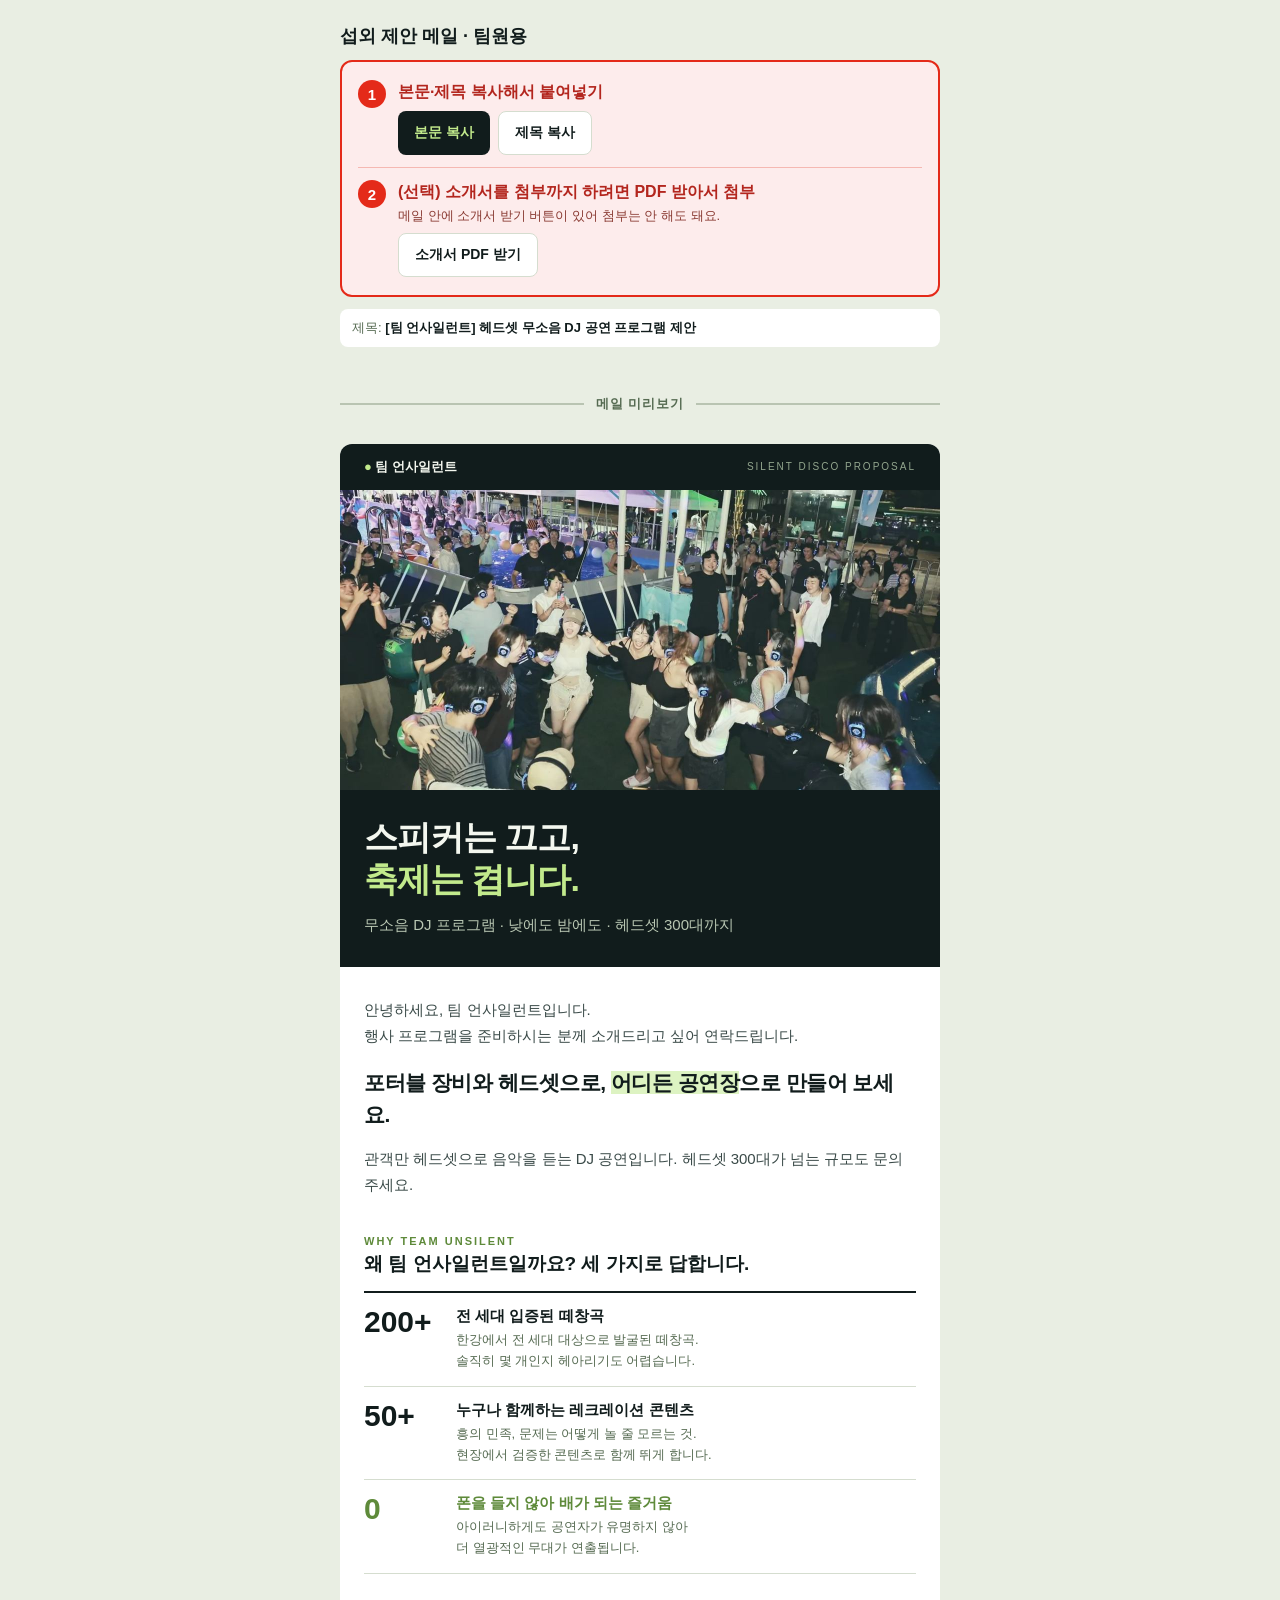
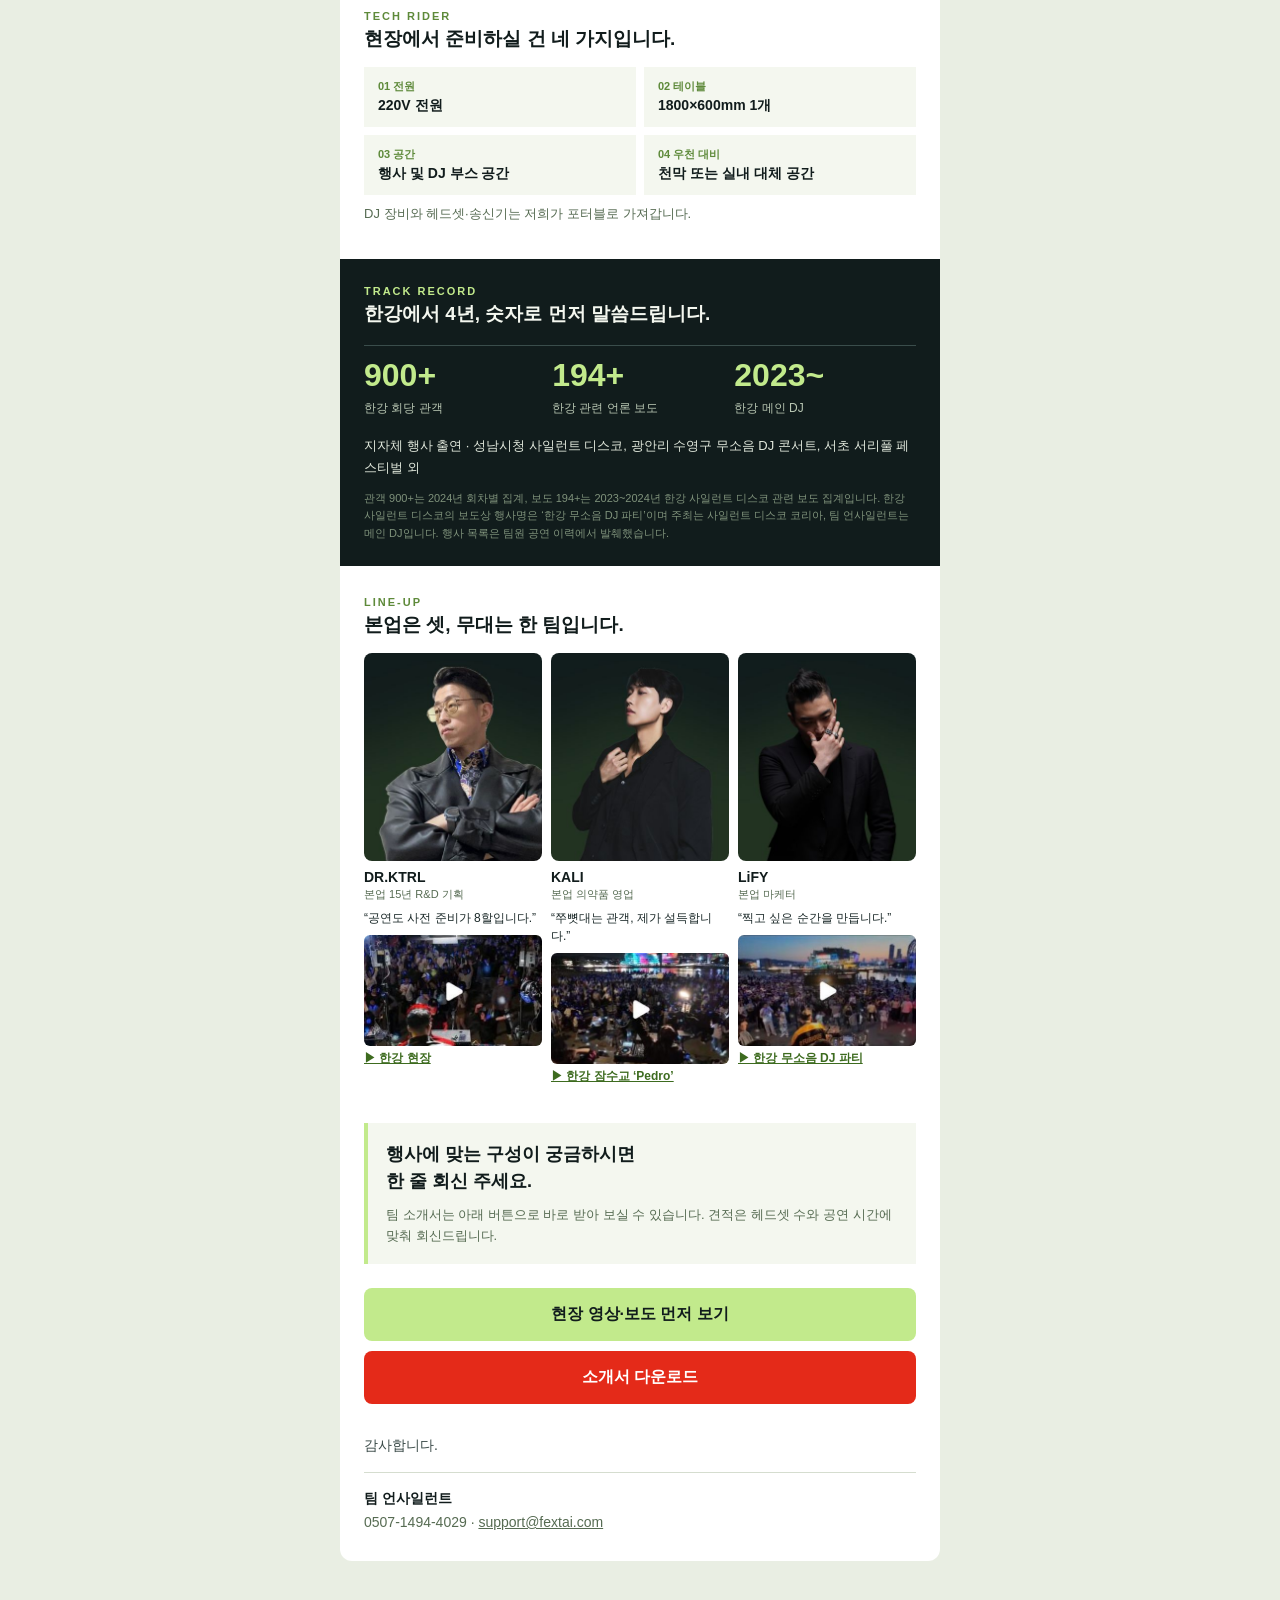
==== commit 028ff067: "메일 복사 페이지: 전원 표기 '220V 전원'으로 Co-Authored-By: Claude Opus 5.5 <noreply@anthropic.com>" ====
--- a/mail/agency/index.html
+++ b/mail/agency/index.html
@@ -111,7 +111,7 @@
     <td width="50%" valign="top" style="padding:0 4px 8px 0;">
       <table bgcolor="#F4F7EF" role="presentation" width="100%" cellpadding="0" cellspacing="0" border="0" style="background-color:#F4F7EF;border-radius:8px;"><tr><td bgcolor="#F4F7EF" style="background-color:#F4F7EF;padding:12px 14px;">
         <p style="margin:0;font-size:11px;font-weight:bold;color:#5E8A3A;">01 전원</p>
-        <p style="margin:3px 0 0;font-size:14px;font-weight:bold;color:#111C1C;">220V 콘센트 2구</p>
+        <p style="margin:3px 0 0;font-size:14px;font-weight:bold;color:#111C1C;">220V 전원</p>
       </td></tr></table>
     </td>
     <td width="50%" valign="top" style="padding:0 0 8px 4px;">
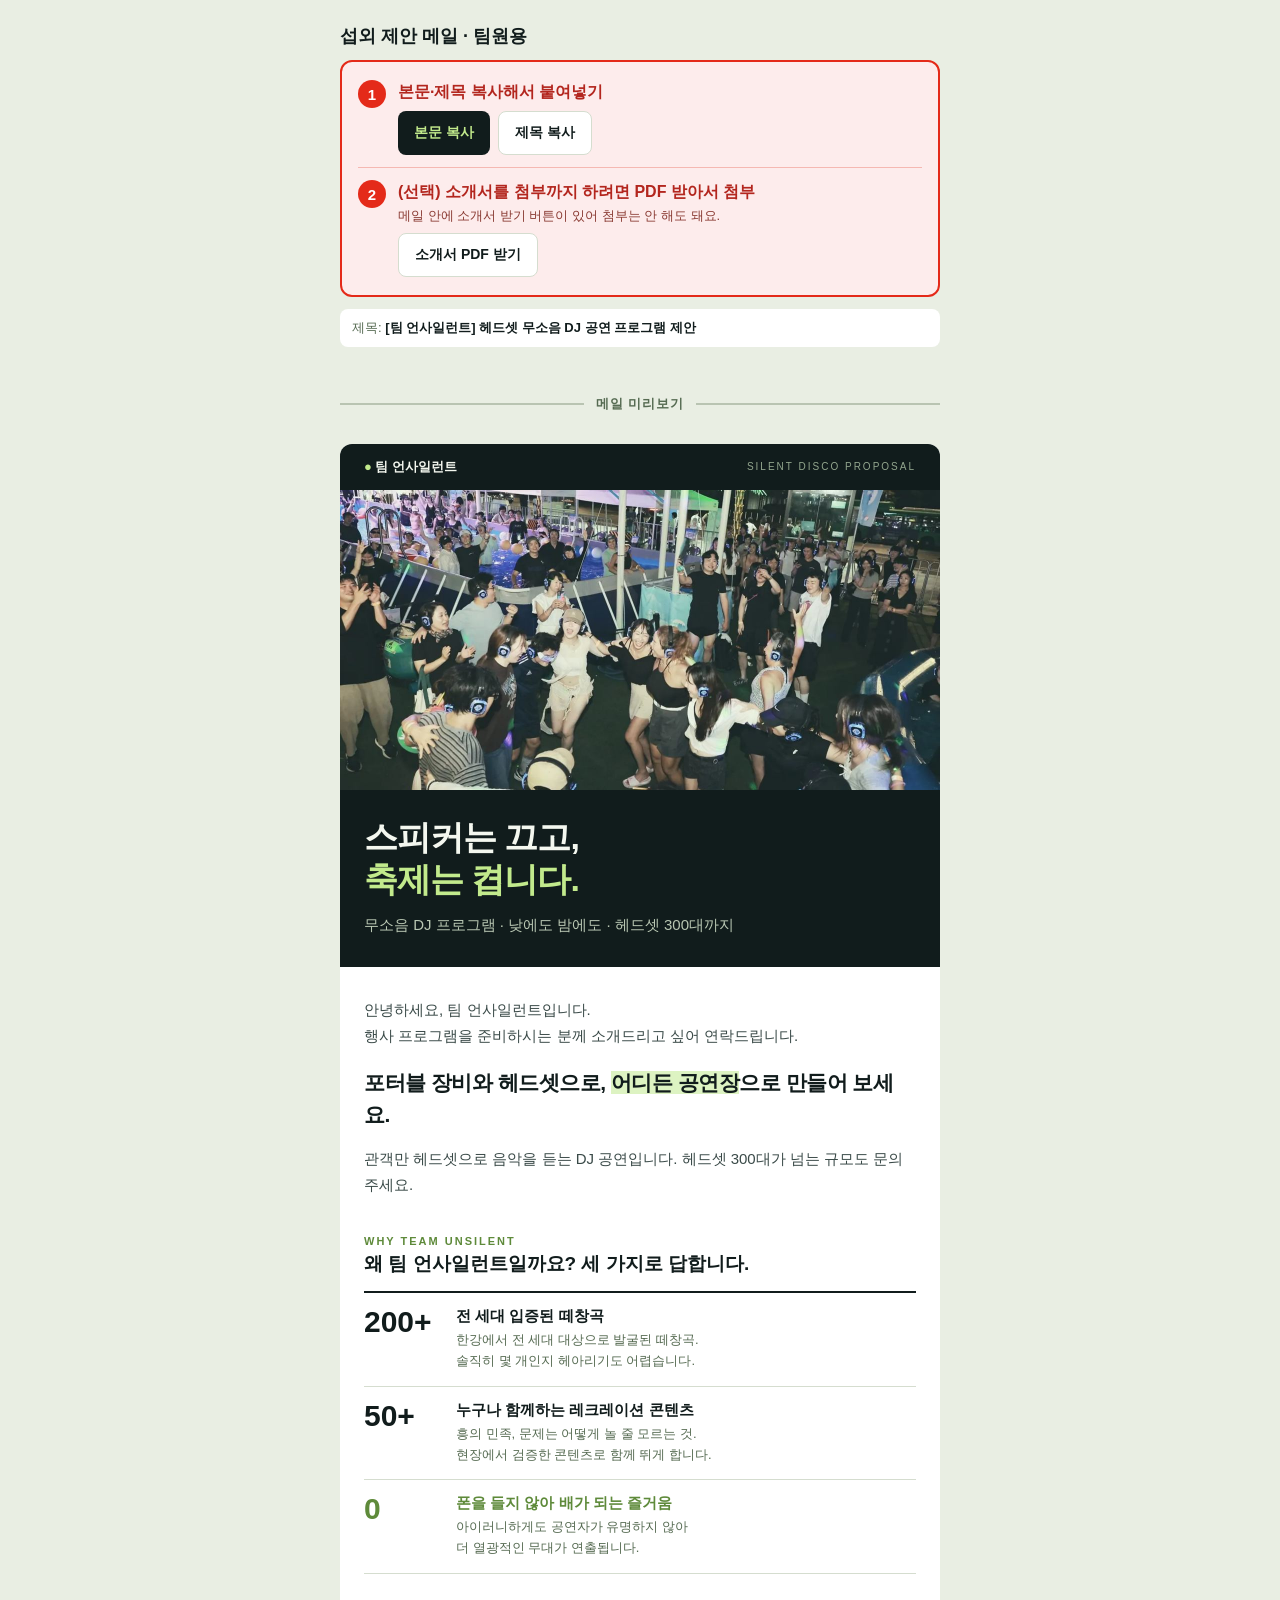
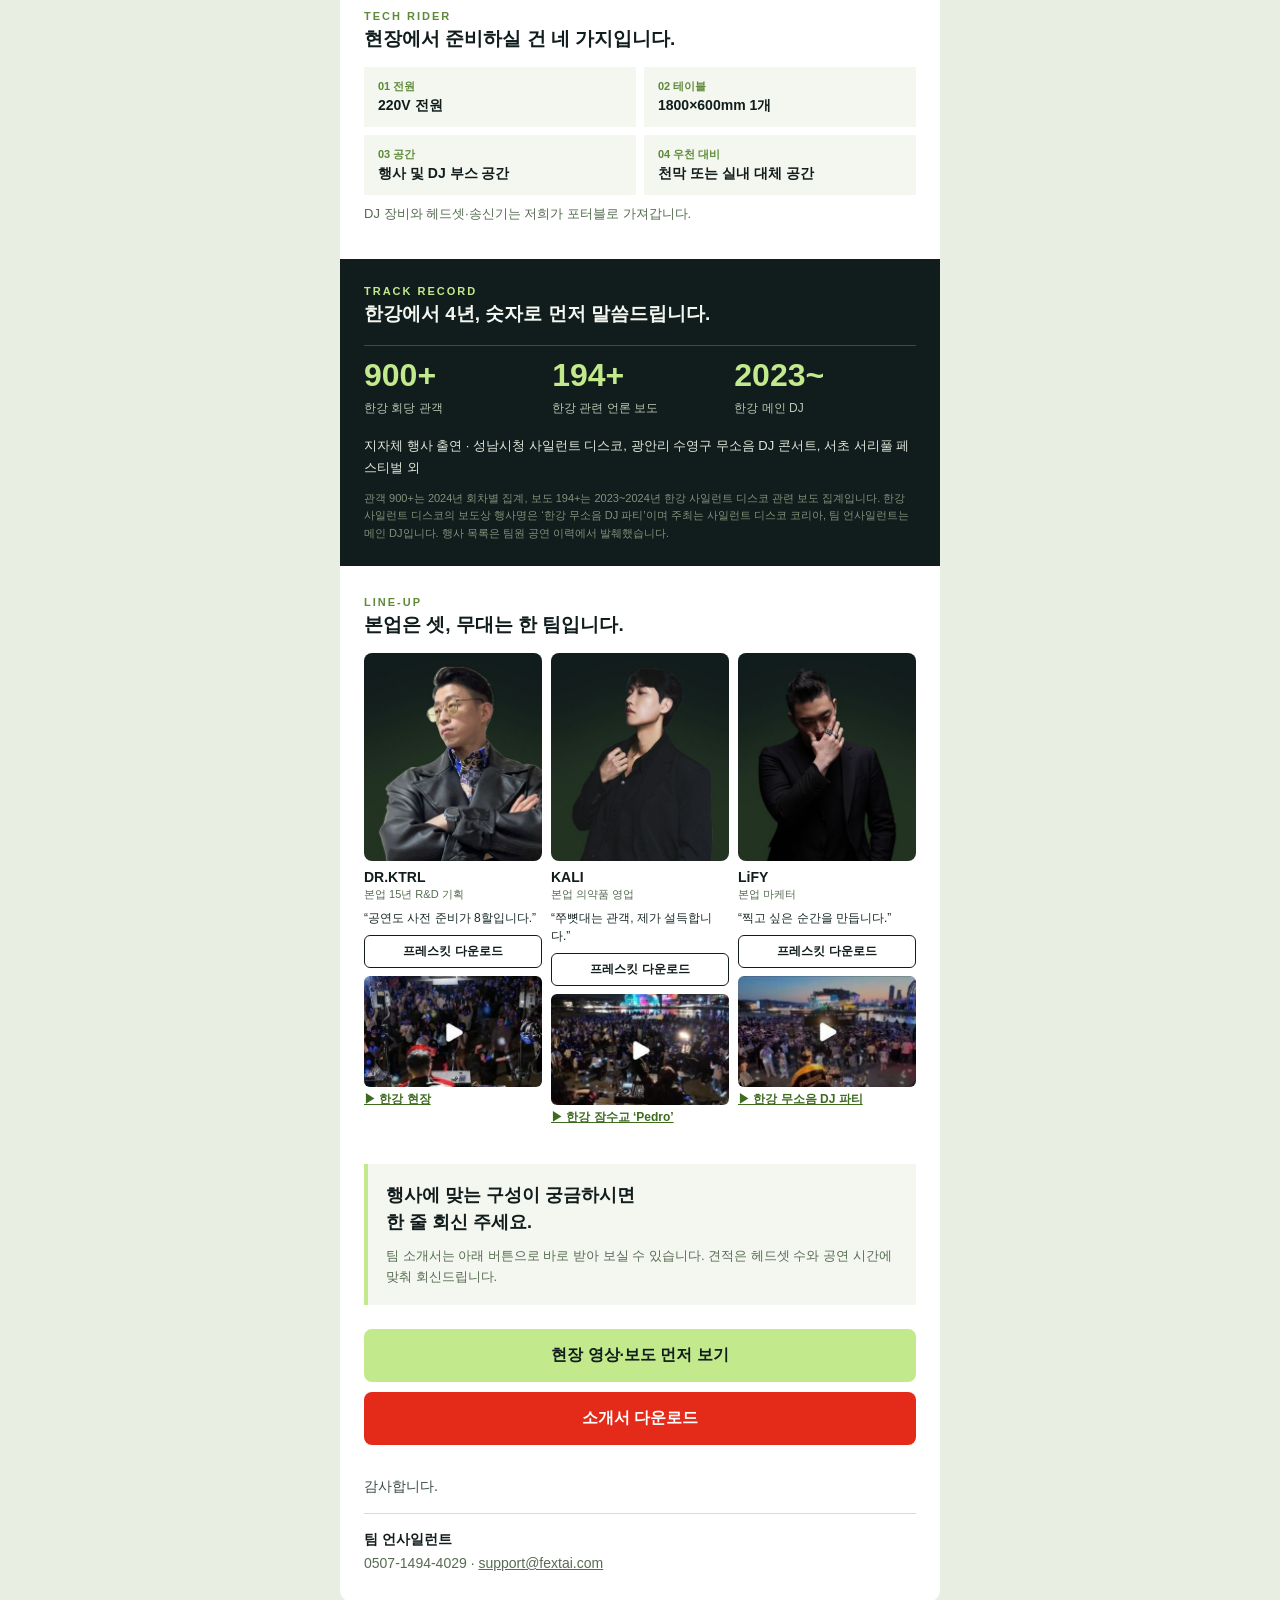
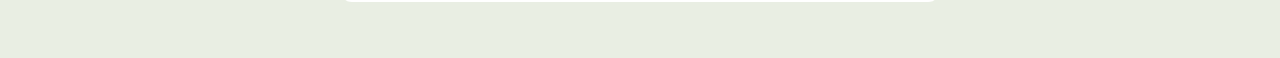
==== commit 038a78a1: "메일 복사 페이지: DJ별 프레스킷 다운로드 버튼 추가 (메일용 프레스킷: 이전 활동명 제외) Co-Authored-By: Claude Opus 5.5 <noreply@anthro" ====
--- a/mail/agency/index.html
+++ b/mail/agency/index.html
@@ -170,6 +170,10 @@
       <p style="margin:8px 0 0;font-size:14px;font-weight:800;color:#111C1C;">DR.KTRL</p>
       <p style="margin:2px 0 0;font-size:11px;line-height:1.45;color:#566B52;">본업 15년 R&D 기획</p>
       <p style="margin:6px 0 0;font-size:12px;line-height:1.5;color:#1A2828;">“공연도 사전 준비가 8할입니다.”</p>
+      <table role="presentation" width="100%" cellpadding="0" cellspacing="0" border="0" style="margin:8px 0 0;"><tr>
+      <td bgcolor="#FFFFFF" align="center" style="background-color:#FFFFFF;border:1px solid #111C1C;border-radius:6px;">
+        <a href="https://southiota.github.io/teamunsilent/mail/agency/presskit/presskit-drktrl.pdf" style="display:block;padding:7px 4px;font-size:12px;font-weight:800;color:#111C1C;text-decoration:none;">프레스킷 다운로드</a>
+      </td></tr></table>
       <a href="https://www.instagram.com/dr.ktrl/reel/DfOYnf9Mbeo/"><img src="https://southiota.github.io/teamunsilent/mail/agency/img/vid_ktrl.jpg" width="176" height="110" alt="KTRL 현장 영상" style="display:block;width:100%;height:auto;border:0;border-radius:6px;margin:8px 0 0;"></a>
       <p style="margin:4px 0 0;font-size:12px;"><a href="https://www.instagram.com/dr.ktrl/reel/DfOYnf9Mbeo/" style="color:#3D6B1F;font-weight:bold;">▶ 한강 현장</a></p>
     </td>
@@ -178,6 +182,10 @@
       <p style="margin:8px 0 0;font-size:14px;font-weight:800;color:#111C1C;">KALI</p>
       <p style="margin:2px 0 0;font-size:11px;line-height:1.45;color:#566B52;">본업 의약품 영업</p>
       <p style="margin:6px 0 0;font-size:12px;line-height:1.5;color:#1A2828;">“쭈뼛대는 관객, 제가 설득합니다.”</p>
+      <table role="presentation" width="100%" cellpadding="0" cellspacing="0" border="0" style="margin:8px 0 0;"><tr>
+      <td bgcolor="#FFFFFF" align="center" style="background-color:#FFFFFF;border:1px solid #111C1C;border-radius:6px;">
+        <a href="https://southiota.github.io/teamunsilent/mail/agency/presskit/presskit-kali.pdf" style="display:block;padding:7px 4px;font-size:12px;font-weight:800;color:#111C1C;text-decoration:none;">프레스킷 다운로드</a>
+      </td></tr></table>
       <a href="https://www.instagram.com/djkali92/reel/Db2KoR7JHmD/"><img src="https://southiota.github.io/teamunsilent/mail/agency/img/vid_kali.jpg" width="176" height="110" alt="KALI 현장 영상" style="display:block;width:100%;height:auto;border:0;border-radius:6px;margin:8px 0 0;"></a>
       <p style="margin:4px 0 0;font-size:12px;"><a href="https://www.instagram.com/djkali92/reel/Db2KoR7JHmD/" style="color:#3D6B1F;font-weight:bold;">▶ 한강 잠수교 ‘Pedro’</a></p>
     </td>
@@ -186,6 +194,10 @@
       <p style="margin:8px 0 0;font-size:14px;font-weight:800;color:#111C1C;">LiFY</p>
       <p style="margin:2px 0 0;font-size:11px;line-height:1.45;color:#566B52;">본업 마케터</p>
       <p style="margin:6px 0 0;font-size:12px;line-height:1.5;color:#1A2828;">“찍고 싶은 순간을 만듭니다.”</p>
+      <table role="presentation" width="100%" cellpadding="0" cellspacing="0" border="0" style="margin:8px 0 0;"><tr>
+      <td bgcolor="#FFFFFF" align="center" style="background-color:#FFFFFF;border:1px solid #111C1C;border-radius:6px;">
+        <a href="https://southiota.github.io/teamunsilent/mail/agency/presskit/presskit-lify.pdf" style="display:block;padding:7px 4px;font-size:12px;font-weight:800;color:#111C1C;text-decoration:none;">프레스킷 다운로드</a>
+      </td></tr></table>
       <a href="https://www.instagram.com/dj_lify/reel/DJ4lmLKy95I/"><img src="https://southiota.github.io/teamunsilent/mail/agency/img/vid_lify.jpg" width="176" height="110" alt="LIFY 현장 영상" style="display:block;width:100%;height:auto;border:0;border-radius:6px;margin:8px 0 0;"></a>
       <p style="margin:4px 0 0;font-size:12px;"><a href="https://www.instagram.com/dj_lify/reel/DJ4lmLKy95I/" style="color:#3D6B1F;font-weight:bold;">▶ 한강 무소음 DJ 파티</a></p>
     </td>
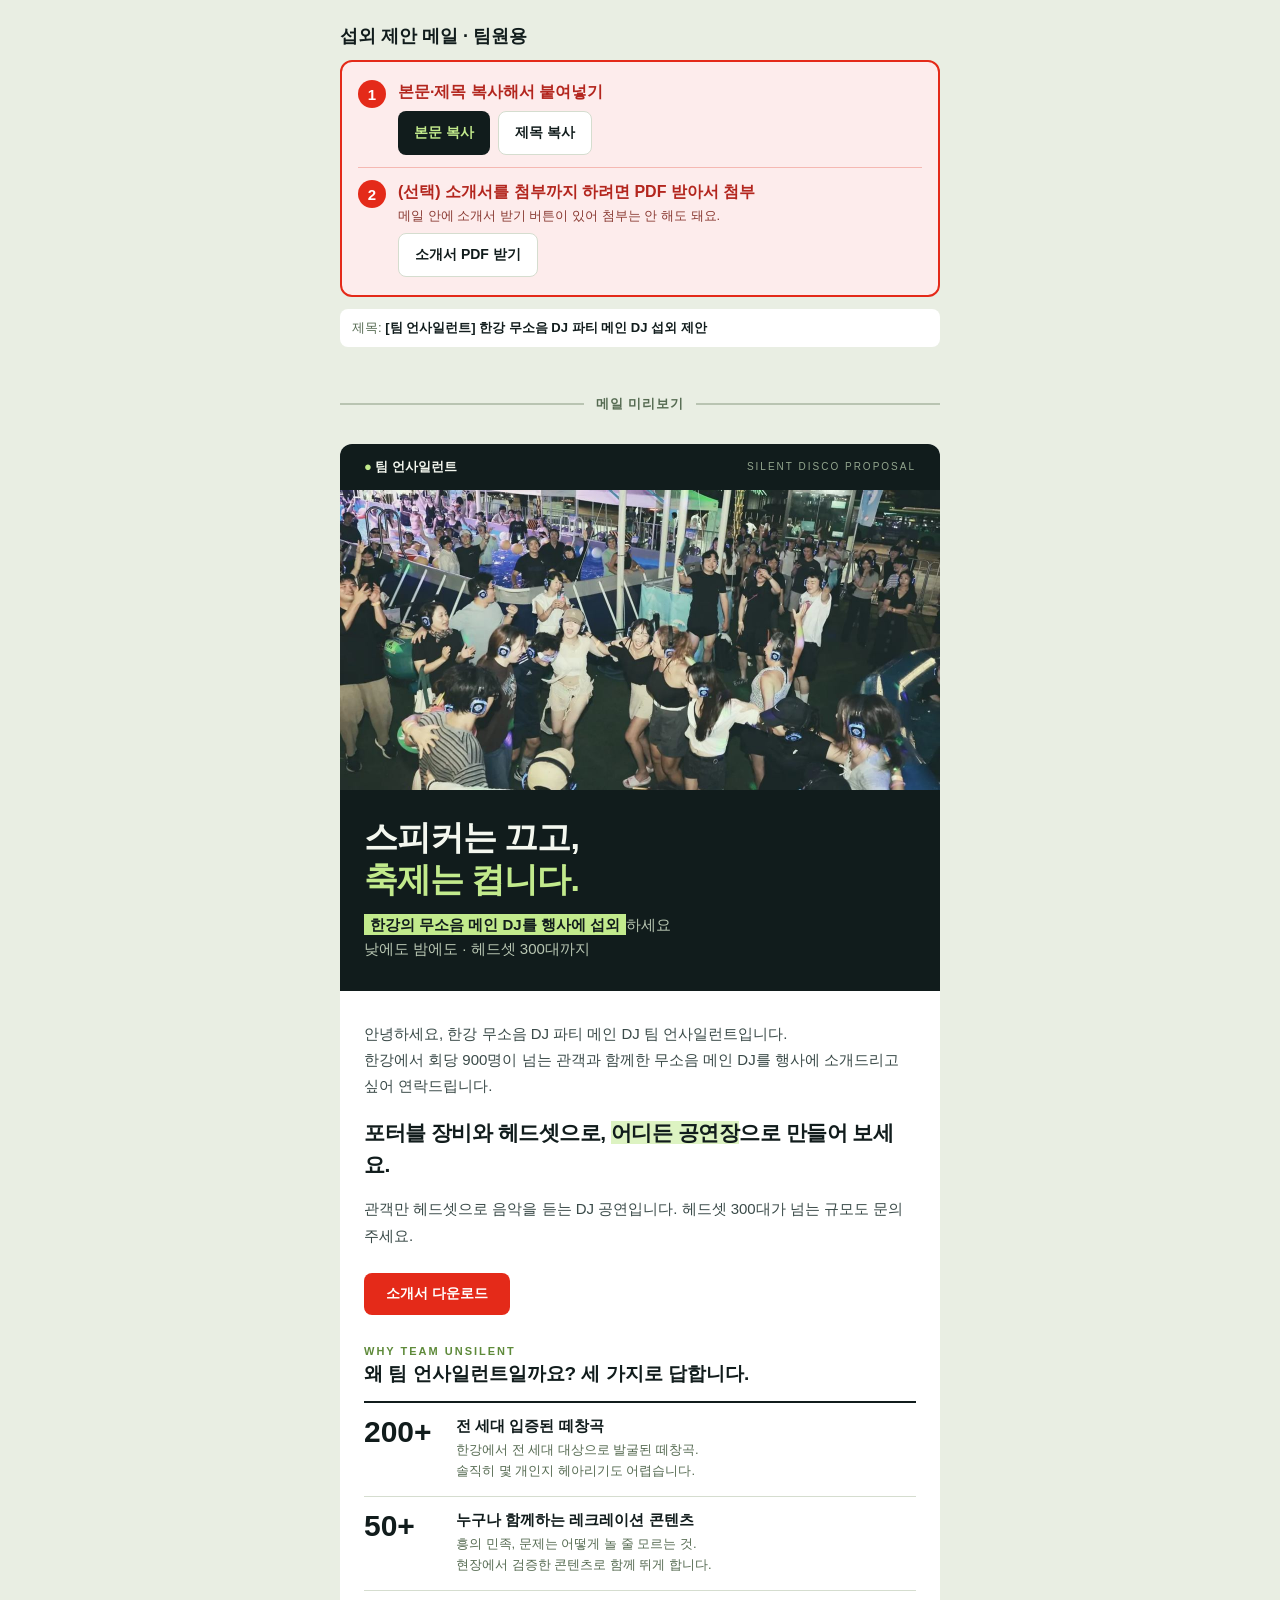
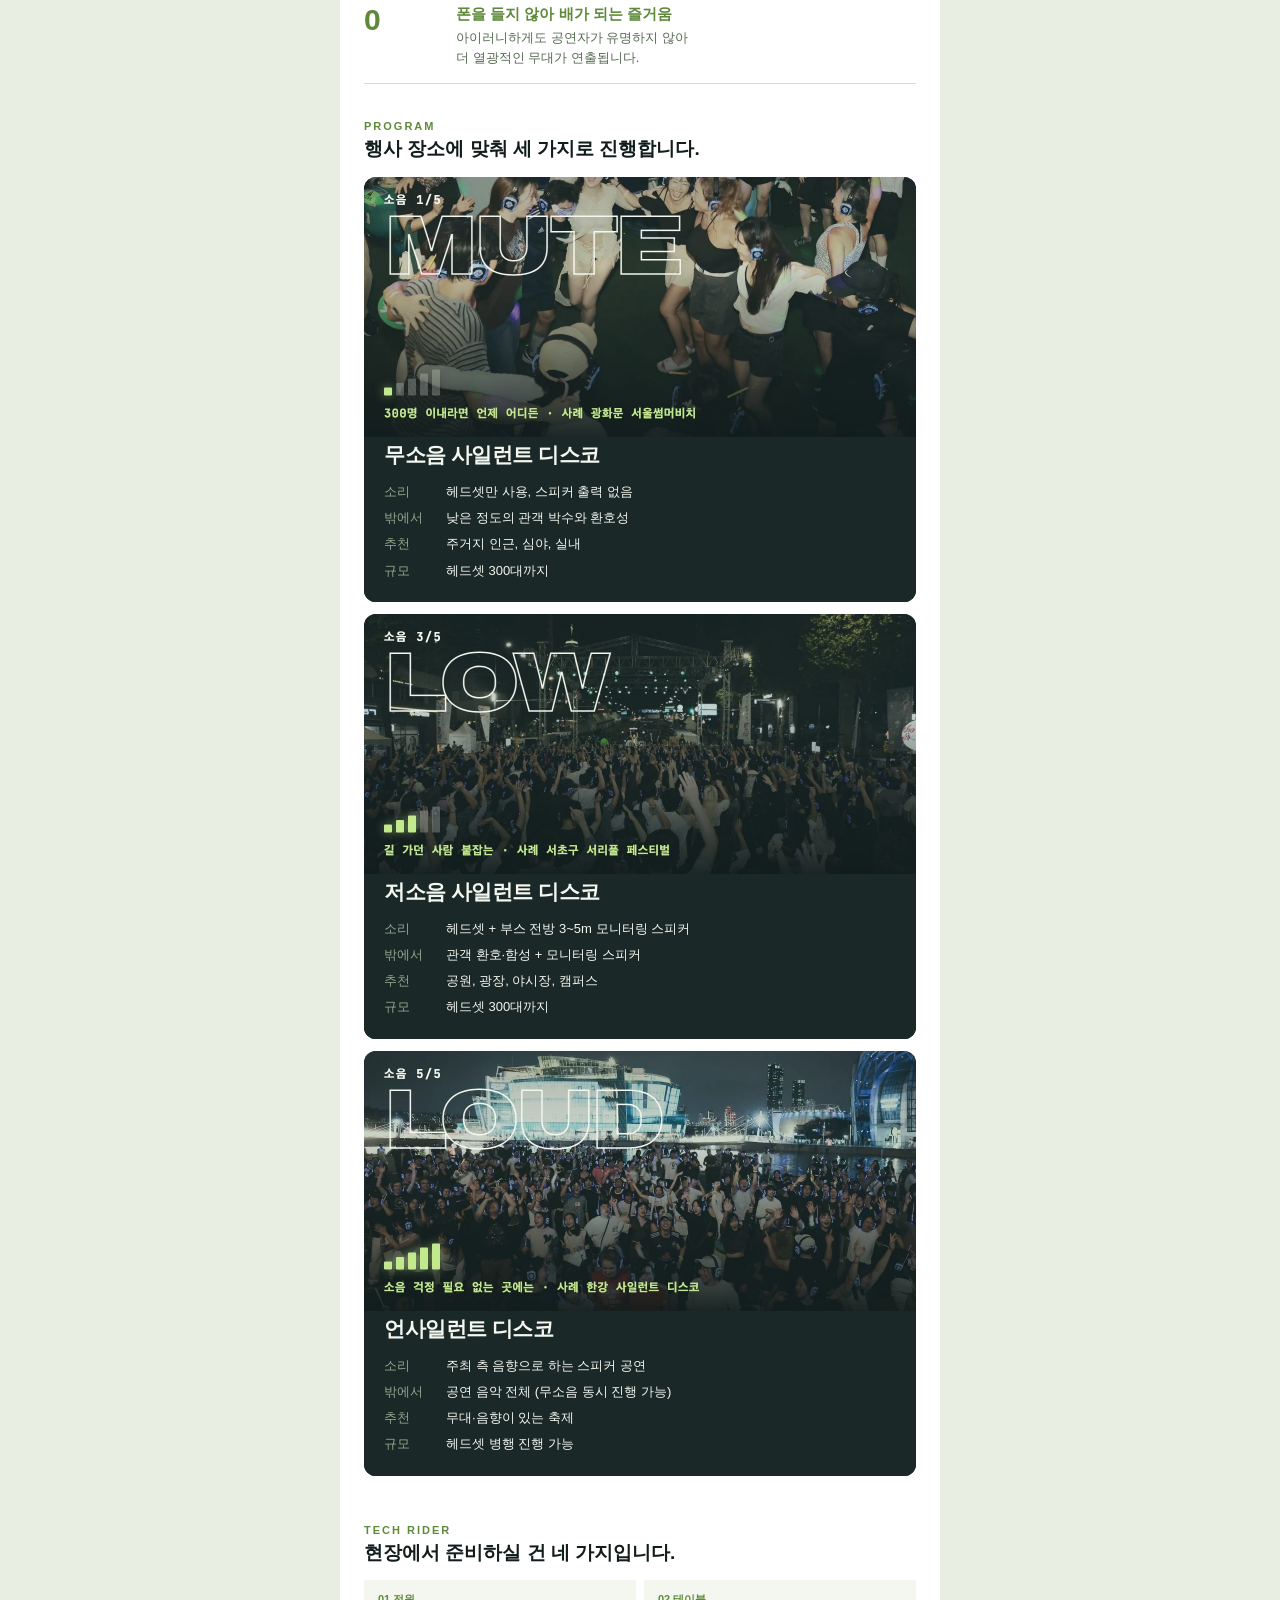
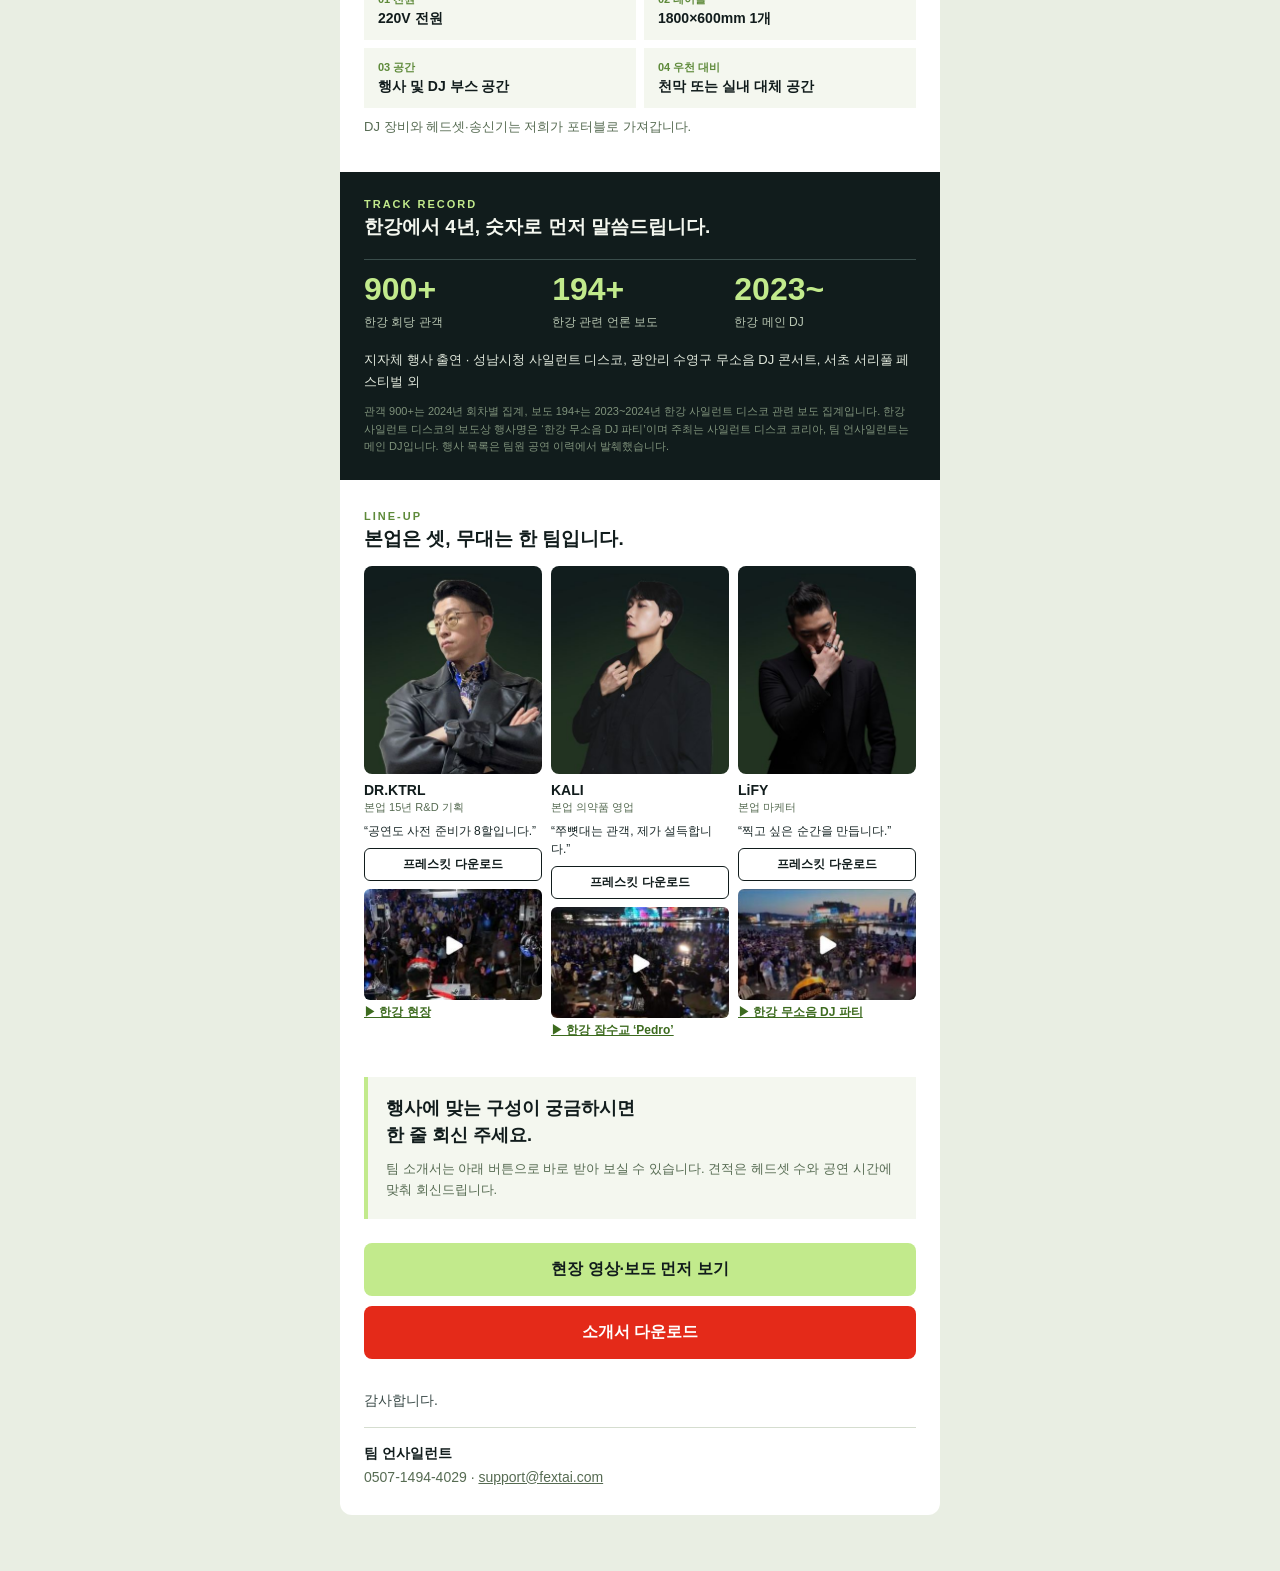
==== commit bf4f831d: "메일 복사 페이지: 무소음 메인 DJ 섭외 강조, 상단 소개서 버튼, 진행 방식 3종 카드 추가 Co-Authored-By: Claude Opus 5.5 <noreply@anthr" ====
--- a/mail/agency/index.html
+++ b/mail/agency/index.html
@@ -38,7 +38,7 @@
     <div class="step"><span class="num">2</span><div><b>(선택) 소개서를 첨부까지 하려면 PDF 받아서 첨부</b><span class="hint">메일 안에 소개서 받기 버튼이 있어 첨부는 안 해도 돼요.</span>
       <div class="row"><a class="btn ghost" href="team-unsilent-intro.pdf" download="팀 언사일런트 소개서.pdf">소개서 PDF 받기</a></div></div></div>
   </div>
-  <div class="subject">제목: <b id="subj">[팀 언사일런트] 헤드셋 무소음 DJ 공연 프로그램 제안</b></div>
+  <div class="subject">제목: <b id="subj">[팀 언사일런트] 한강 무소음 DJ 파티 메인 DJ 섭외 제안</b></div>
   <div class="toast" id="toast" role="status"></div>
 </div>
 <div class="divider"><hr><span>메일 미리보기</span></div>
@@ -59,14 +59,20 @@
 </td></tr>
 <tr><td bgcolor="#111C1C" style="padding:26px 24px 30px;background-color:#111C1C;">
   <p style="margin:0;font-size:34px;line-height:1.25;font-weight:800;letter-spacing:-1px;color:#F4F7EF;">스피커는 끄고,<br><span style="color:#C2EA8C;">축제는 켭니다.</span></p>
-  <p style="margin:12px 0 0;font-size:15px;line-height:1.6;color:#B9C7B3;">무소음 DJ 프로그램 · 낮에도 밤에도 · 헤드셋 300대까지</p>
+  <p style="margin:12px 0 0;font-size:15px;line-height:1.6;color:#B9C7B3;"><span style="background-color:#C2EA8C;color:#111C1C;font-weight:800;padding:2px 6px;">한강의 무소음 메인 DJ를 행사에 섭외</span>하세요<br>낮에도 밤에도 · 헤드셋 300대까지</p>
 </td></tr>
 
 <tr><td style="padding:30px 24px 6px;font-size:15px;line-height:1.75;">
-  <p style="margin:0 0 18px;color:#3A4A48;">안녕하세요, 팀 언사일런트입니다.<br>
-  행사 프로그램을 준비하시는 분께 소개드리고 싶어 연락드립니다.</p>
+  <p style="margin:0 0 18px;color:#3A4A48;">안녕하세요, 한강 무소음 DJ 파티 메인 DJ 팀 언사일런트입니다.<br>
+  한강에서 회당 900명이 넘는 관객과 함께한 무소음 메인 DJ를 행사에 소개드리고 싶어 연락드립니다.</p>
   <p style="margin:0 0 16px;font-size:21px;line-height:1.5;font-weight:800;letter-spacing:-0.5px;color:#111C1C;">포터블 장비와 헤드셋으로, <span style="background-color:#DDF3C2;">어디든 공연장</span>으로 만들어 보세요.</p>
   <p style="margin:0;color:#3A4A48;">관객만 헤드셋으로 음악을 듣는 DJ 공연입니다. 헤드셋 300대가 넘는 규모도 문의 주세요.</p>
+</td></tr>
+<tr><td style="padding:18px 24px 0;">
+  <table role="presentation" cellpadding="0" cellspacing="0" border="0"><tr>
+  <td bgcolor="#E42A19" align="center" style="background-color:#E42A19;border-radius:8px;">
+    <a href="https://southiota.github.io/teamunsilent/mail/agency/team-unsilent-intro.pdf" style="display:block;padding:12px 22px;font-size:14px;font-weight:800;color:#FFFFFF;text-decoration:none;">소개서 다운로드</a>
+  </td></tr></table>
 </td></tr>
 
 <tr><td style="padding:30px 24px 6px;">
@@ -100,6 +106,52 @@
       </td>
     </tr></table>
   </td></tr>
+  </table>
+</td></tr>
+
+<tr><td style="padding:30px 24px 6px;">
+  <p style="margin:0 0 4px;font-size:11px;letter-spacing:2px;color:#5E8A3A;font-weight:bold;">PROGRAM</p>
+  <p style="margin:0 0 14px;font-size:19px;line-height:1.4;font-weight:800;color:#111C1C;">행사 장소에 맞춰 세 가지로 진행합니다.</p>
+  <table role="presentation" width="100%" cellpadding="0" cellspacing="0" border="0">
+  <tr><td bgcolor="#1A2828" style="background-color:#1A2828;border-radius:12px;overflow:hidden;padding:0;">
+    <img src="https://southiota.github.io/teamunsilent/mail/agency/img/vol_mute.jpg" width="552" height="260" alt="광화문 서울썸머비치에서 헤드셋을 쓰고 춤추는 관객들" style="display:block;width:100%;max-width:552px;height:auto;border:0;">
+    <table bgcolor="#1A2828" role="presentation" width="100%" cellpadding="0" cellspacing="0" border="0" style="background-color:#1A2828;"><tr><td bgcolor="#1A2828" style="background-color:#1A2828;padding:4px 20px 18px;">
+      <p style="margin:0 0 10px;font-size:21px;line-height:1.35;font-weight:800;letter-spacing:-0.5px;color:#F4F7EF;">무소음 사일런트 디스코</p>
+      <table bgcolor="#1A2828" role="presentation" width="100%" cellpadding="0" cellspacing="0" border="0" style="background-color:#1A2828;">
+      <tr><td bgcolor="#1A2828" width="62" valign="top" style="background-color:#1A2828;padding:3px 0;font-size:13px;line-height:1.55;color:#93A68E;">소리</td><td bgcolor="#1A2828" valign="top" style="background-color:#1A2828;padding:3px 0;font-size:13px;line-height:1.55;color:#F4F7EF;">헤드셋만 사용, 스피커 출력 없음</td></tr>
+      <tr><td bgcolor="#1A2828" width="62" valign="top" style="background-color:#1A2828;padding:3px 0;font-size:13px;line-height:1.55;color:#93A68E;">밖에서</td><td bgcolor="#1A2828" valign="top" style="background-color:#1A2828;padding:3px 0;font-size:13px;line-height:1.55;color:#F4F7EF;">낮은 정도의 관객 박수와 환호성</td></tr>
+      <tr><td bgcolor="#1A2828" width="62" valign="top" style="background-color:#1A2828;padding:3px 0;font-size:13px;line-height:1.55;color:#93A68E;">추천</td><td bgcolor="#1A2828" valign="top" style="background-color:#1A2828;padding:3px 0;font-size:13px;line-height:1.55;color:#F4F7EF;">주거지 인근, 심야, 실내</td></tr>
+      <tr><td bgcolor="#1A2828" width="62" valign="top" style="background-color:#1A2828;padding:3px 0;font-size:13px;line-height:1.55;color:#93A68E;">규모</td><td bgcolor="#1A2828" valign="top" style="background-color:#1A2828;padding:3px 0;font-size:13px;line-height:1.55;color:#F4F7EF;">헤드셋 300대까지</td></tr>
+      </table>
+    </td></tr></table>
+  </td></tr>
+  <tr><td style="height:12px;font-size:0;line-height:0;">&nbsp;</td></tr>
+  <tr><td bgcolor="#1A2828" style="background-color:#1A2828;border-radius:12px;overflow:hidden;padding:0;">
+    <img src="https://southiota.github.io/teamunsilent/mail/agency/img/vol_low.jpg" width="552" height="260" alt="서리풀 페스티벌 거리에서 두 팔을 든 관객들" style="display:block;width:100%;max-width:552px;height:auto;border:0;">
+    <table bgcolor="#1A2828" role="presentation" width="100%" cellpadding="0" cellspacing="0" border="0" style="background-color:#1A2828;"><tr><td bgcolor="#1A2828" style="background-color:#1A2828;padding:4px 20px 18px;">
+      <p style="margin:0 0 10px;font-size:21px;line-height:1.35;font-weight:800;letter-spacing:-0.5px;color:#F4F7EF;">저소음 사일런트 디스코</p>
+      <table bgcolor="#1A2828" role="presentation" width="100%" cellpadding="0" cellspacing="0" border="0" style="background-color:#1A2828;">
+      <tr><td bgcolor="#1A2828" width="62" valign="top" style="background-color:#1A2828;padding:3px 0;font-size:13px;line-height:1.55;color:#93A68E;">소리</td><td bgcolor="#1A2828" valign="top" style="background-color:#1A2828;padding:3px 0;font-size:13px;line-height:1.55;color:#F4F7EF;">헤드셋 + 부스 전방 3~5m 모니터링 스피커</td></tr>
+      <tr><td bgcolor="#1A2828" width="62" valign="top" style="background-color:#1A2828;padding:3px 0;font-size:13px;line-height:1.55;color:#93A68E;">밖에서</td><td bgcolor="#1A2828" valign="top" style="background-color:#1A2828;padding:3px 0;font-size:13px;line-height:1.55;color:#F4F7EF;">관객 환호·함성 + 모니터링 스피커</td></tr>
+      <tr><td bgcolor="#1A2828" width="62" valign="top" style="background-color:#1A2828;padding:3px 0;font-size:13px;line-height:1.55;color:#93A68E;">추천</td><td bgcolor="#1A2828" valign="top" style="background-color:#1A2828;padding:3px 0;font-size:13px;line-height:1.55;color:#F4F7EF;">공원, 광장, 야시장, 캠퍼스</td></tr>
+      <tr><td bgcolor="#1A2828" width="62" valign="top" style="background-color:#1A2828;padding:3px 0;font-size:13px;line-height:1.55;color:#93A68E;">규모</td><td bgcolor="#1A2828" valign="top" style="background-color:#1A2828;padding:3px 0;font-size:13px;line-height:1.55;color:#F4F7EF;">헤드셋 300대까지</td></tr>
+      </table>
+    </td></tr></table>
+  </td></tr>
+  <tr><td style="height:12px;font-size:0;line-height:0;">&nbsp;</td></tr>
+  <tr><td bgcolor="#1A2828" style="background-color:#1A2828;border-radius:12px;overflow:hidden;padding:0;">
+    <img src="https://southiota.github.io/teamunsilent/mail/agency/img/vol_loud.jpg" width="552" height="260" alt="한강 세빛섬 앞에서 헤드셋을 쓰고 손을 든 관객들" style="display:block;width:100%;max-width:552px;height:auto;border:0;">
+    <table bgcolor="#1A2828" role="presentation" width="100%" cellpadding="0" cellspacing="0" border="0" style="background-color:#1A2828;"><tr><td bgcolor="#1A2828" style="background-color:#1A2828;padding:4px 20px 18px;">
+      <p style="margin:0 0 10px;font-size:21px;line-height:1.35;font-weight:800;letter-spacing:-0.5px;color:#F4F7EF;">언사일런트 디스코</p>
+      <table bgcolor="#1A2828" role="presentation" width="100%" cellpadding="0" cellspacing="0" border="0" style="background-color:#1A2828;">
+      <tr><td bgcolor="#1A2828" width="62" valign="top" style="background-color:#1A2828;padding:3px 0;font-size:13px;line-height:1.55;color:#93A68E;">소리</td><td bgcolor="#1A2828" valign="top" style="background-color:#1A2828;padding:3px 0;font-size:13px;line-height:1.55;color:#F4F7EF;">주최 측 음향으로 하는 스피커 공연</td></tr>
+      <tr><td bgcolor="#1A2828" width="62" valign="top" style="background-color:#1A2828;padding:3px 0;font-size:13px;line-height:1.55;color:#93A68E;">밖에서</td><td bgcolor="#1A2828" valign="top" style="background-color:#1A2828;padding:3px 0;font-size:13px;line-height:1.55;color:#F4F7EF;">공연 음악 전체 (무소음 동시 진행 가능)</td></tr>
+      <tr><td bgcolor="#1A2828" width="62" valign="top" style="background-color:#1A2828;padding:3px 0;font-size:13px;line-height:1.55;color:#93A68E;">추천</td><td bgcolor="#1A2828" valign="top" style="background-color:#1A2828;padding:3px 0;font-size:13px;line-height:1.55;color:#F4F7EF;">무대·음향이 있는 축제</td></tr>
+      <tr><td bgcolor="#1A2828" width="62" valign="top" style="background-color:#1A2828;padding:3px 0;font-size:13px;line-height:1.55;color:#93A68E;">규모</td><td bgcolor="#1A2828" valign="top" style="background-color:#1A2828;padding:3px 0;font-size:13px;line-height:1.55;color:#F4F7EF;">헤드셋 병행 진행 가능</td></tr>
+      </table>
+    </td></tr></table>
+  </td></tr>
+  <tr><td style="height:12px;font-size:0;line-height:0;">&nbsp;</td></tr>
   </table>
 </td></tr>
 
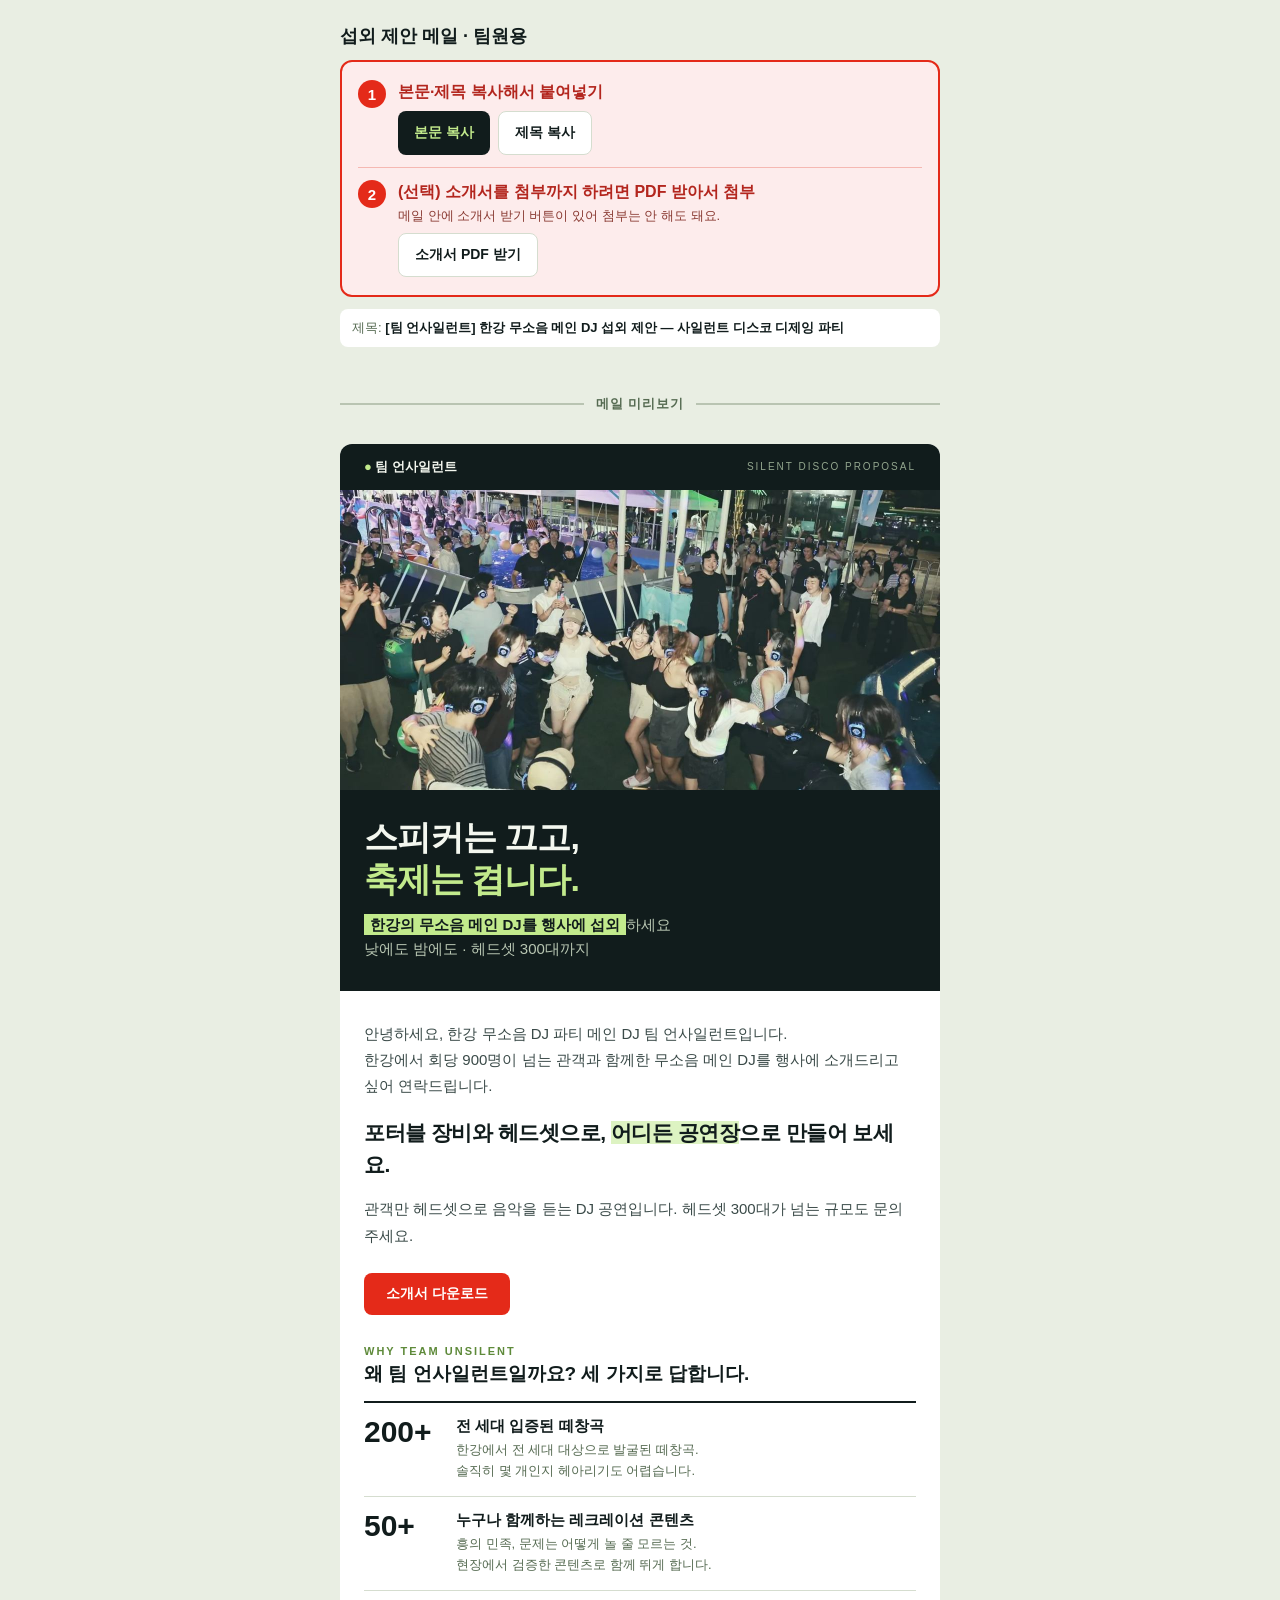
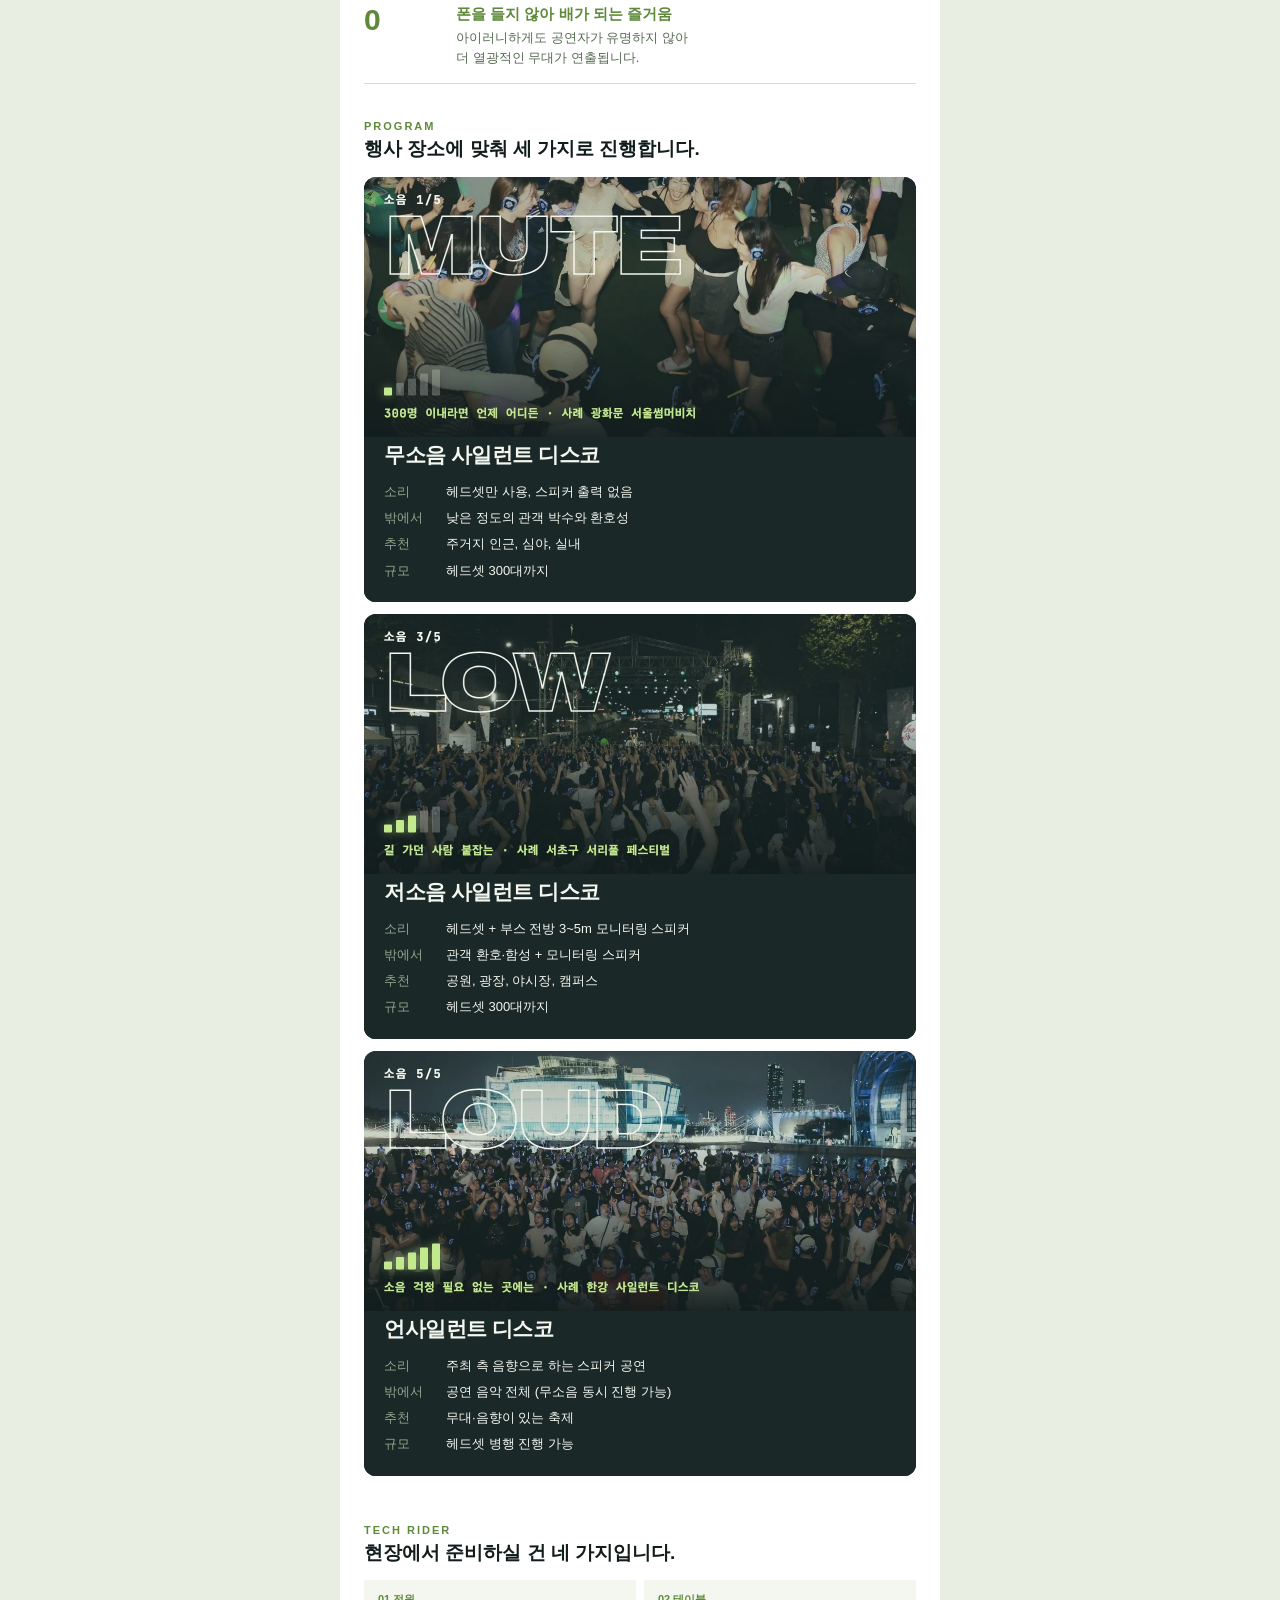
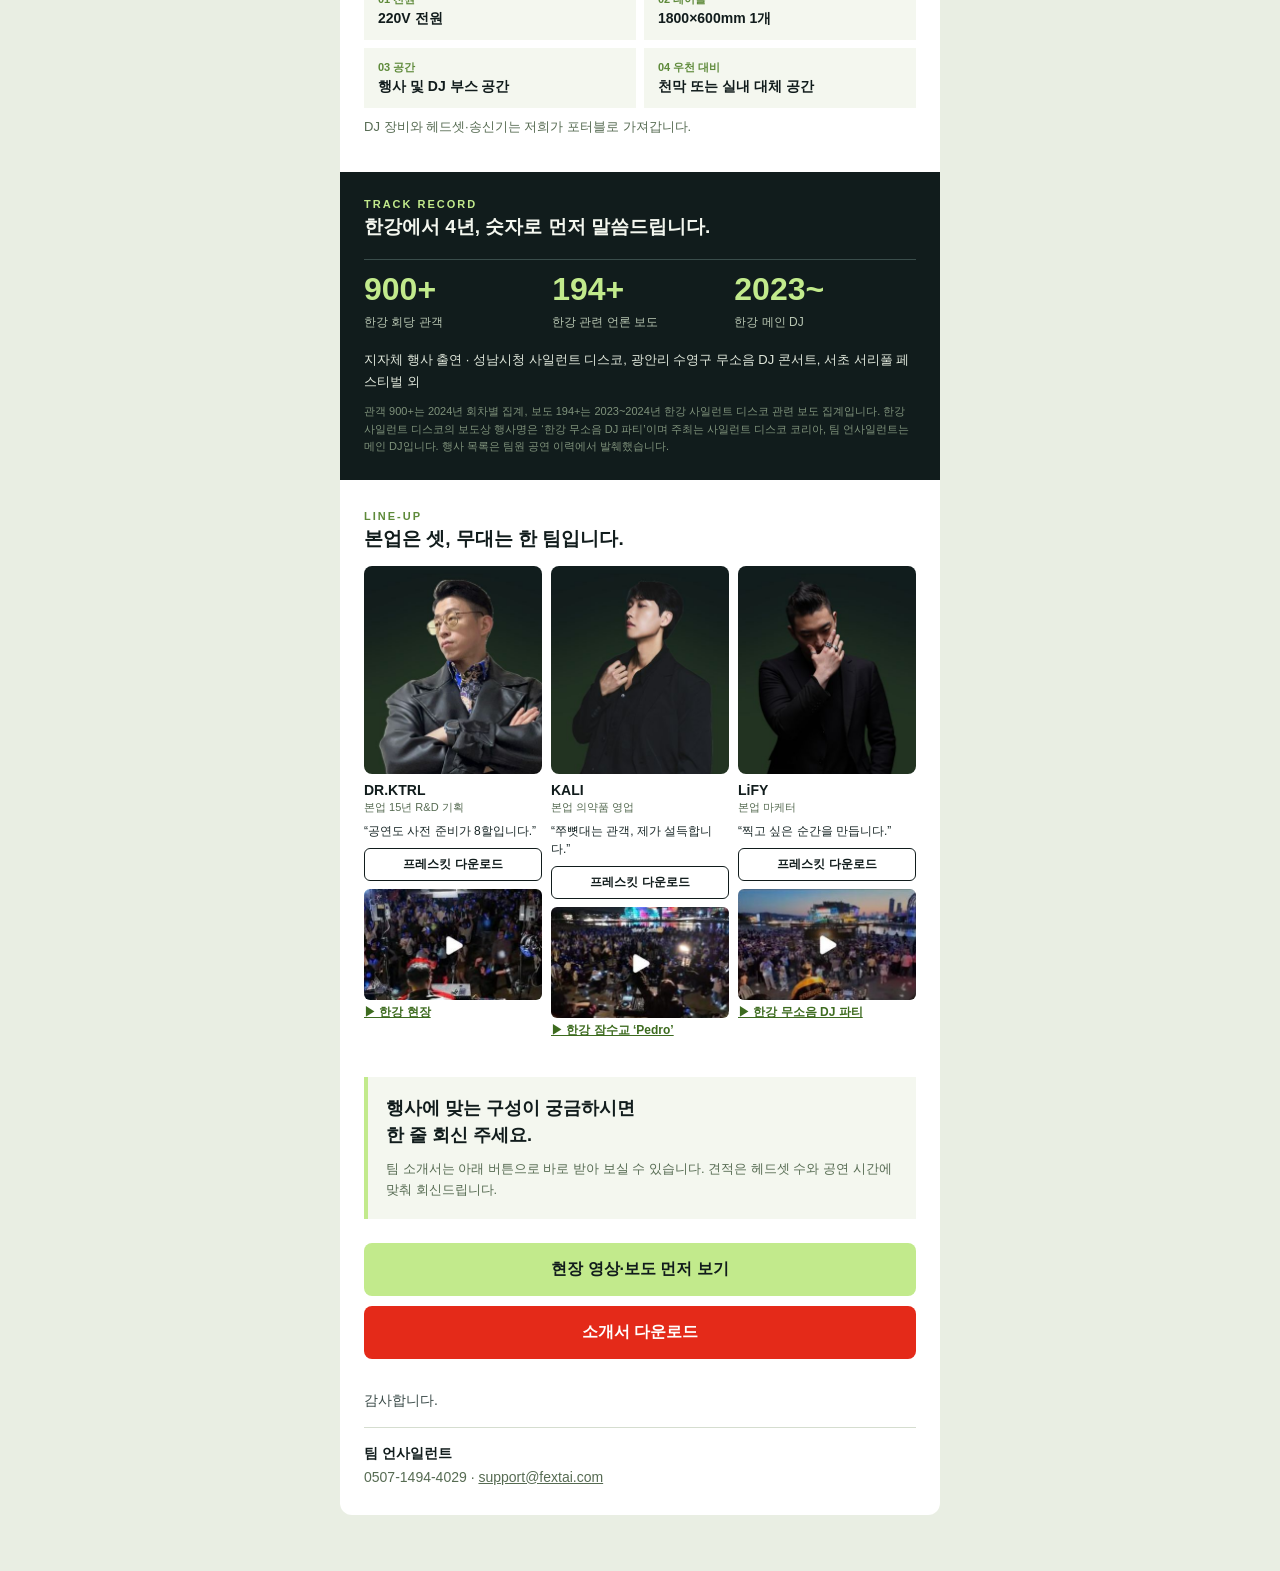
==== commit 1a1bfcd8: "메일 복사 페이지: 제목 수정 (한강 무소음 메인 DJ 섭외 제안 — 사일런트 디스코 디제잉 파티) Co-Authored-By: Claude Opus 5.5 <noreply@ant" ====
--- a/mail/agency/index.html
+++ b/mail/agency/index.html
@@ -38,7 +38,7 @@
     <div class="step"><span class="num">2</span><div><b>(선택) 소개서를 첨부까지 하려면 PDF 받아서 첨부</b><span class="hint">메일 안에 소개서 받기 버튼이 있어 첨부는 안 해도 돼요.</span>
       <div class="row"><a class="btn ghost" href="team-unsilent-intro.pdf" download="팀 언사일런트 소개서.pdf">소개서 PDF 받기</a></div></div></div>
   </div>
-  <div class="subject">제목: <b id="subj">[팀 언사일런트] 한강 무소음 DJ 파티 메인 DJ 섭외 제안</b></div>
+  <div class="subject">제목: <b id="subj">[팀 언사일런트] 한강 무소음 메인 DJ 섭외 제안 — 사일런트 디스코 디제잉 파티</b></div>
   <div class="toast" id="toast" role="status"></div>
 </div>
 <div class="divider"><hr><span>메일 미리보기</span></div>
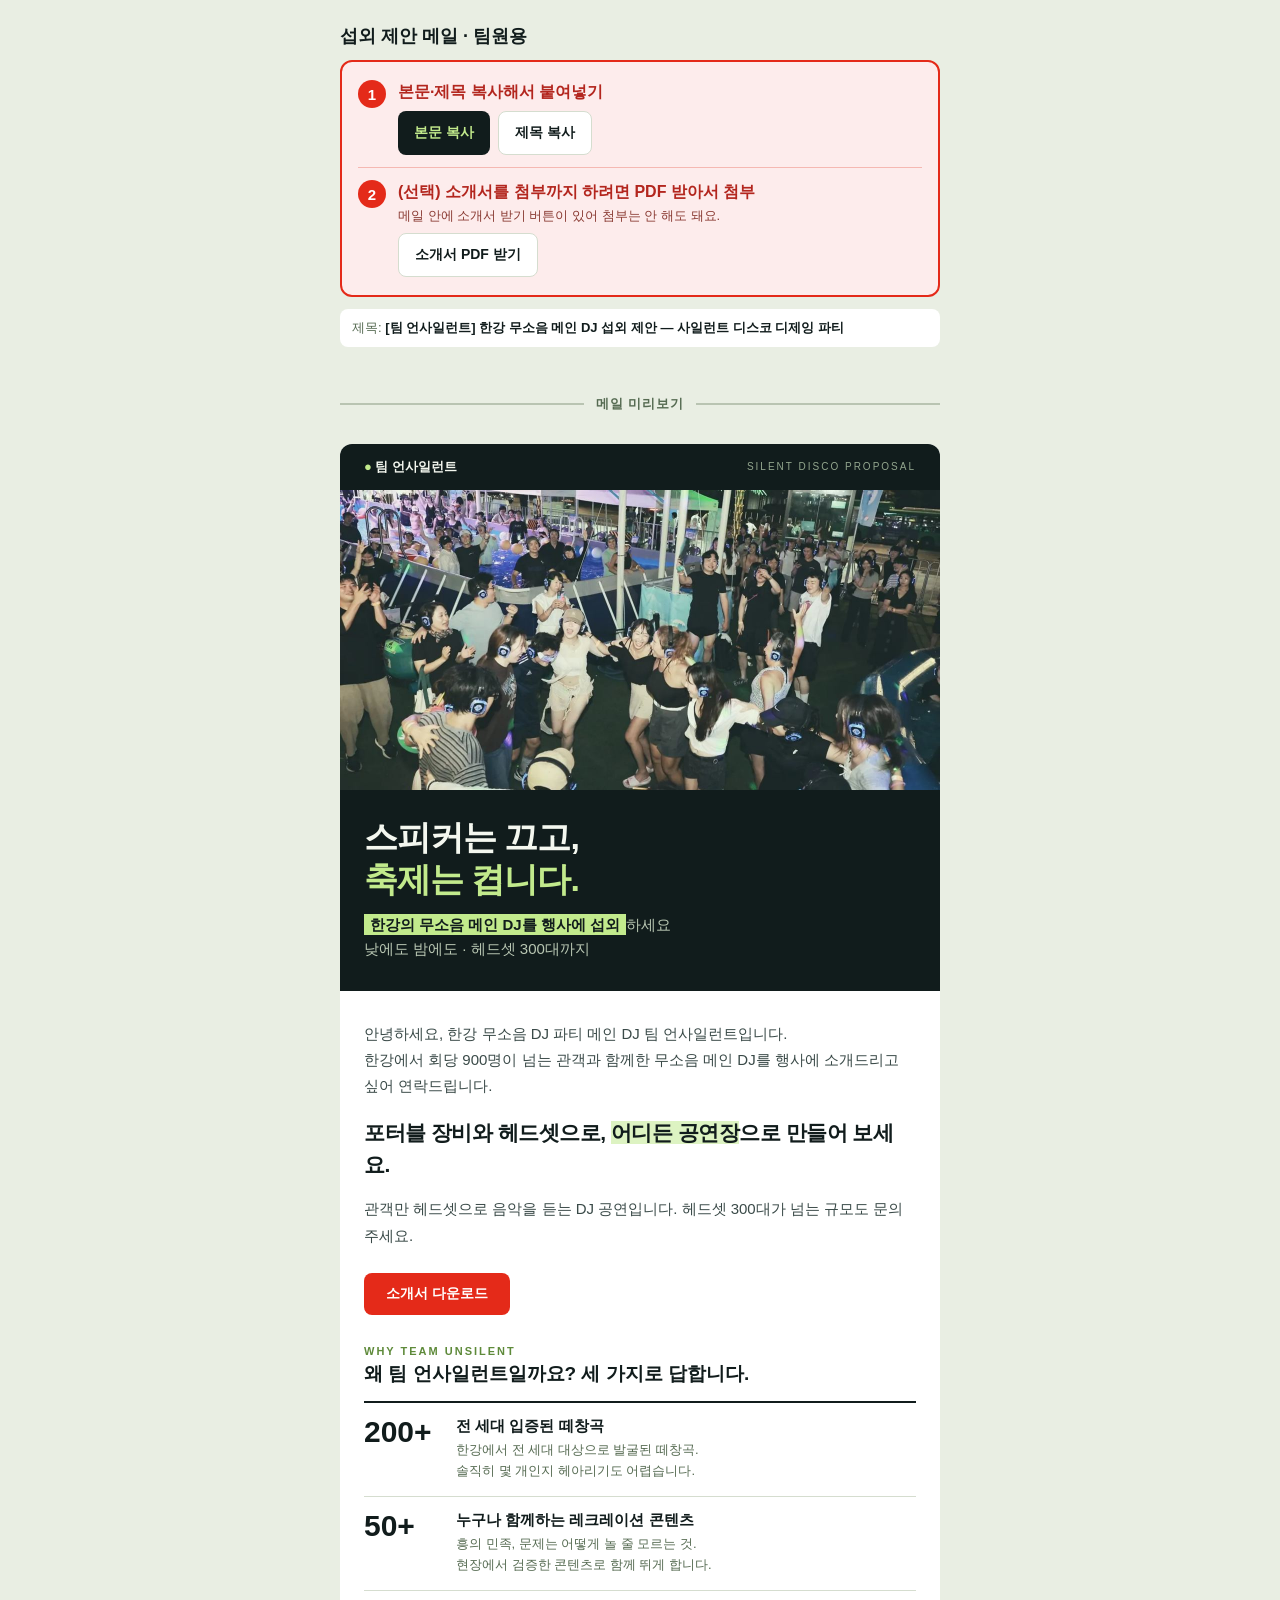
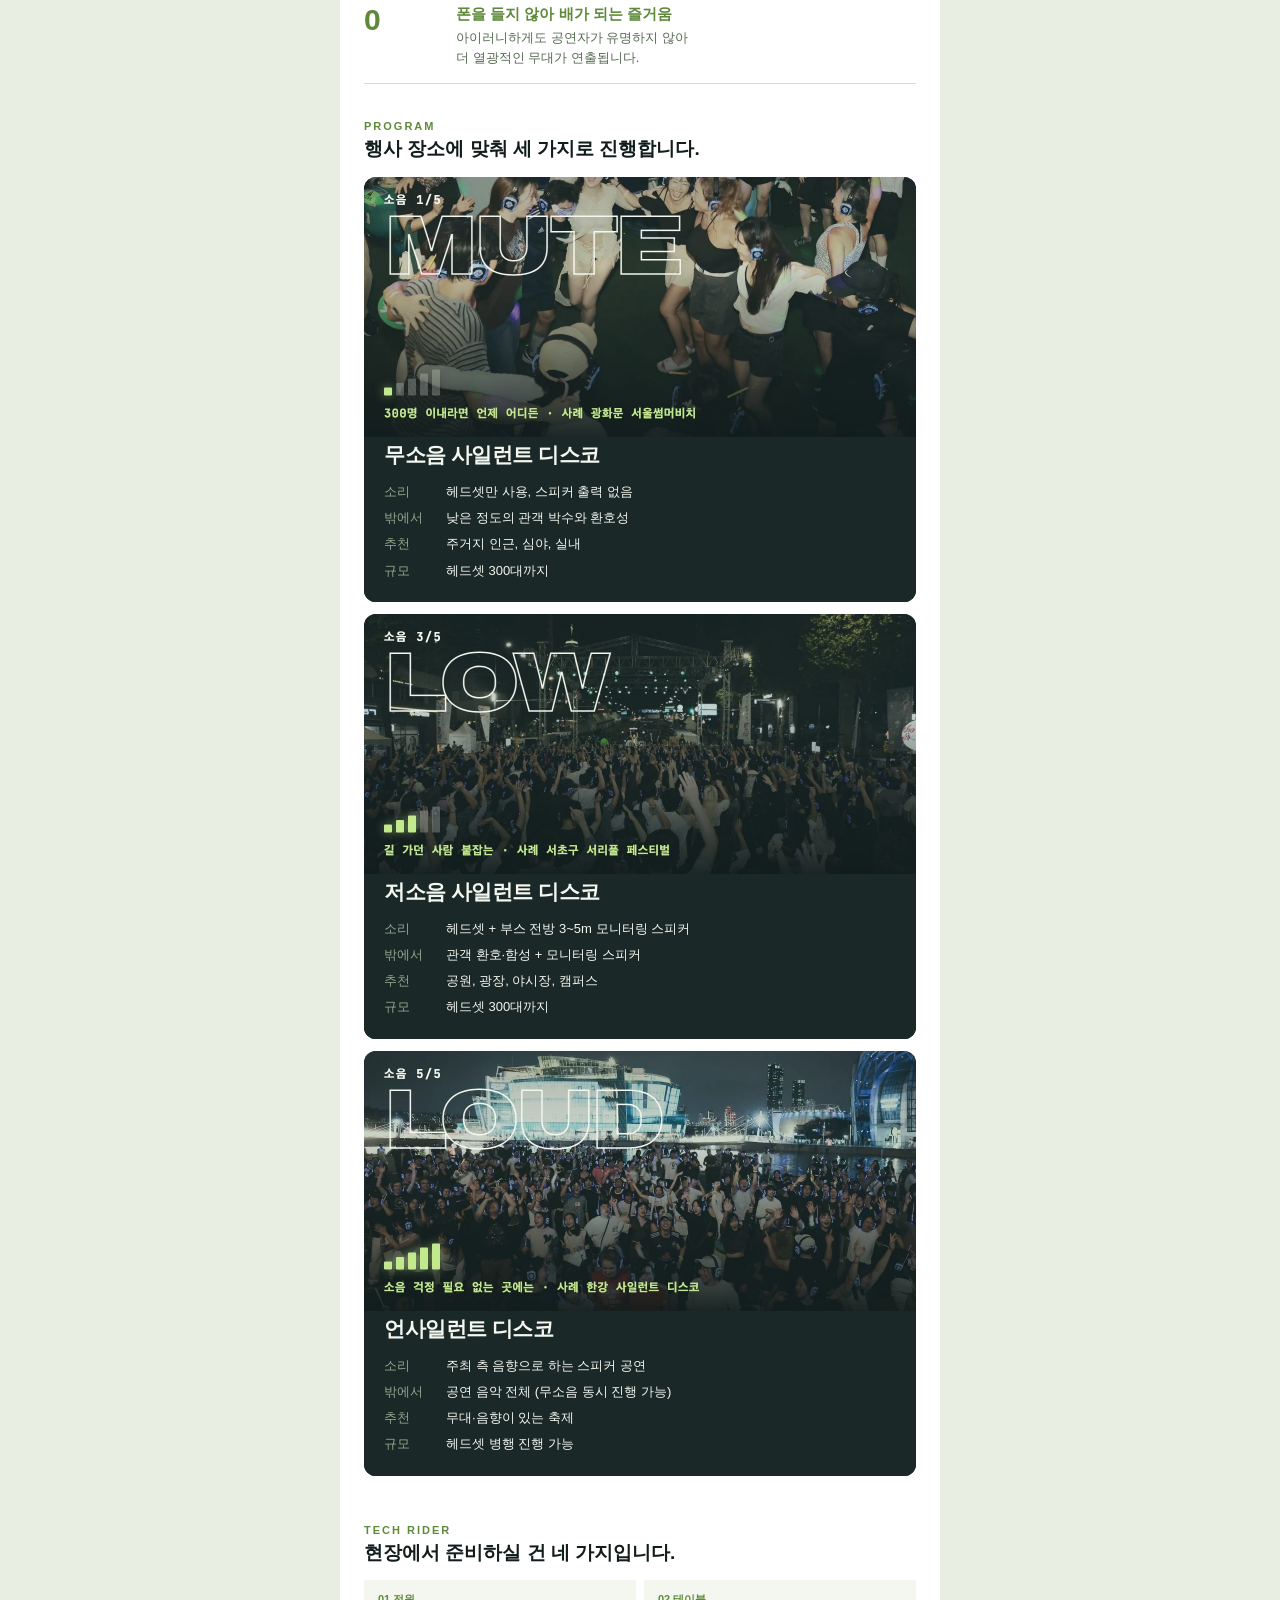
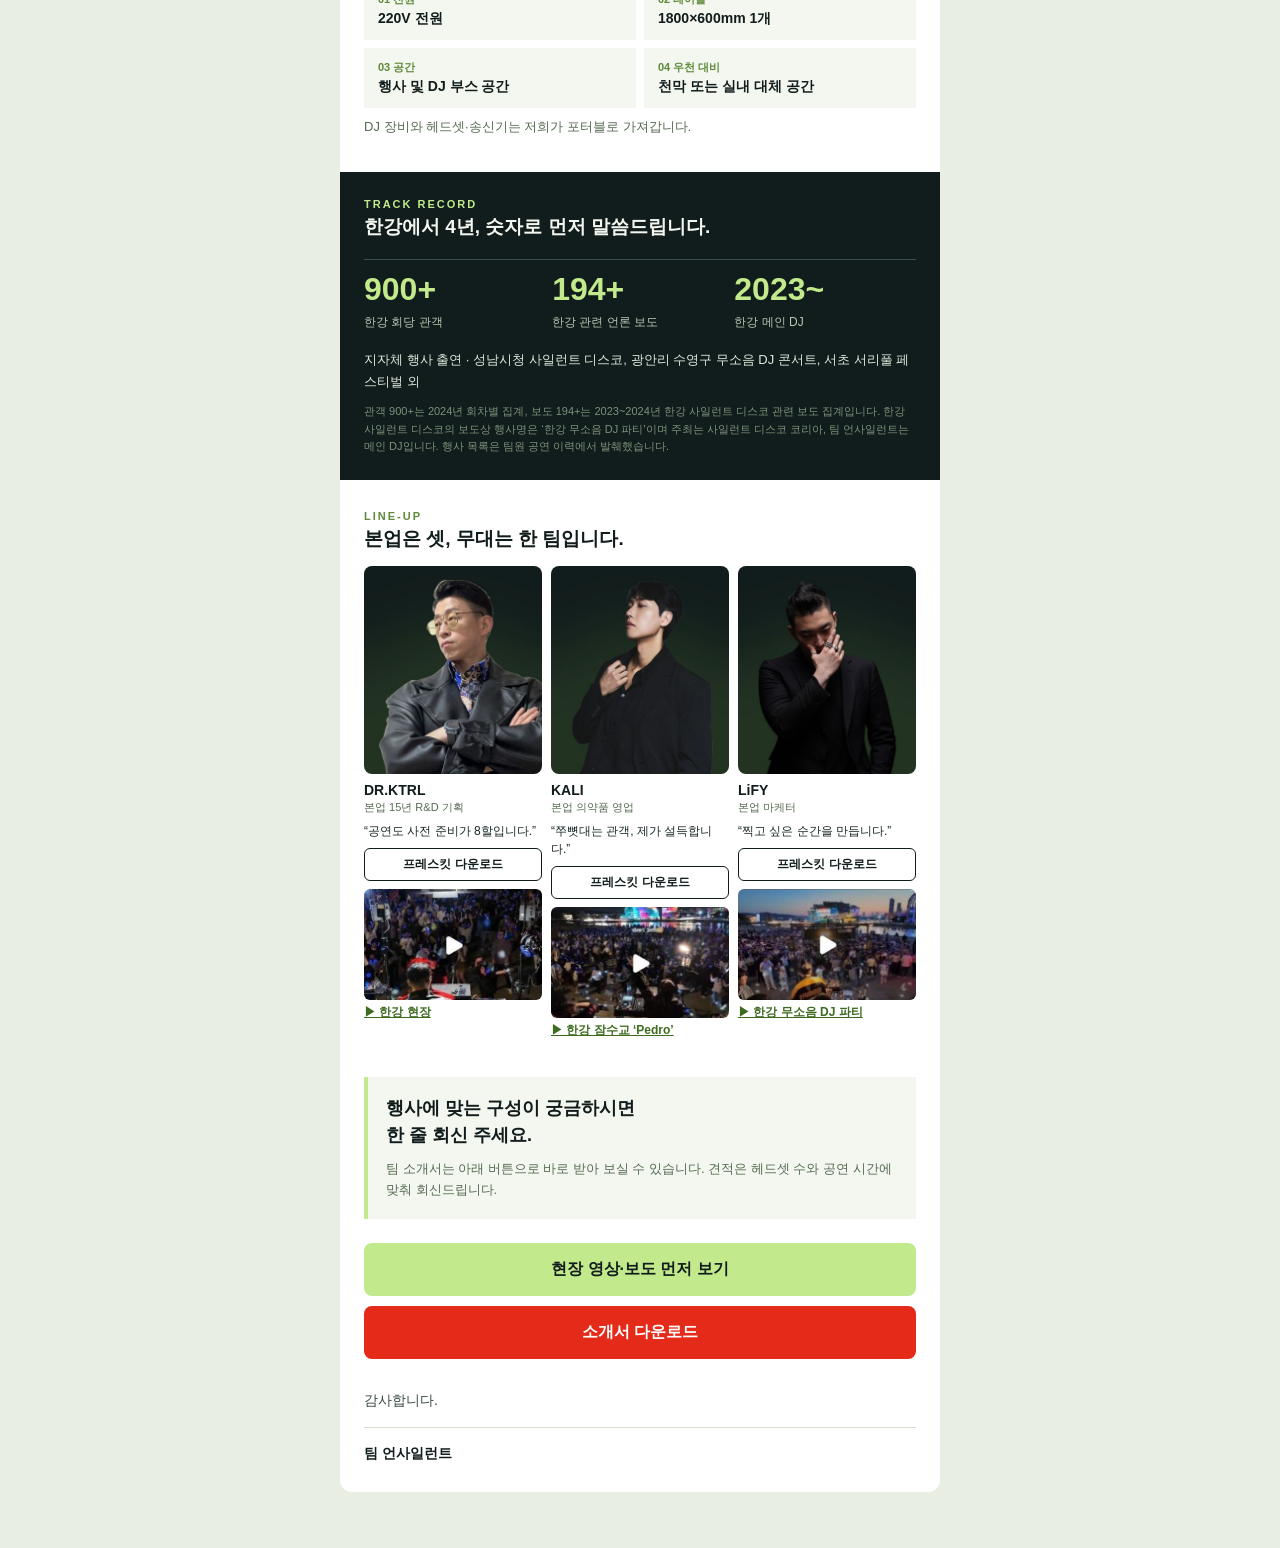
==== commit 9c81b1ee: "메일 복사 페이지: 연락처(전화·메일) 삭제 — 서명 줄, 메일용 소개서·프레스킷 PDF Co-Authored-By: Claude Opus 5.5 <noreply@anthropic" ====
--- a/mail/agency/index.html
+++ b/mail/agency/index.html
@@ -277,8 +277,7 @@
 
 <tr><td style="padding:22px 24px 26px;font-size:14px;line-height:1.7;">
   <p style="margin:0 0 14px;color:#3A4A48;">감사합니다.</p>
-  <p style="margin:0;padding-top:14px;border-top:1px solid #D5DDCF;"><b style="color:#111C1C;">팀 언사일런트</b><br>
-  <span style="color:#566B52;">0507-1494-4029 · <a href="mailto:support@fextai.com" style="color:#566B52;">support@fextai.com</a></span></p>
+  <p style="margin:0;padding-top:14px;border-top:1px solid #D5DDCF;"><b style="color:#111C1C;">팀 언사일런트</b></p>
 </td></tr>
 
 </table>
